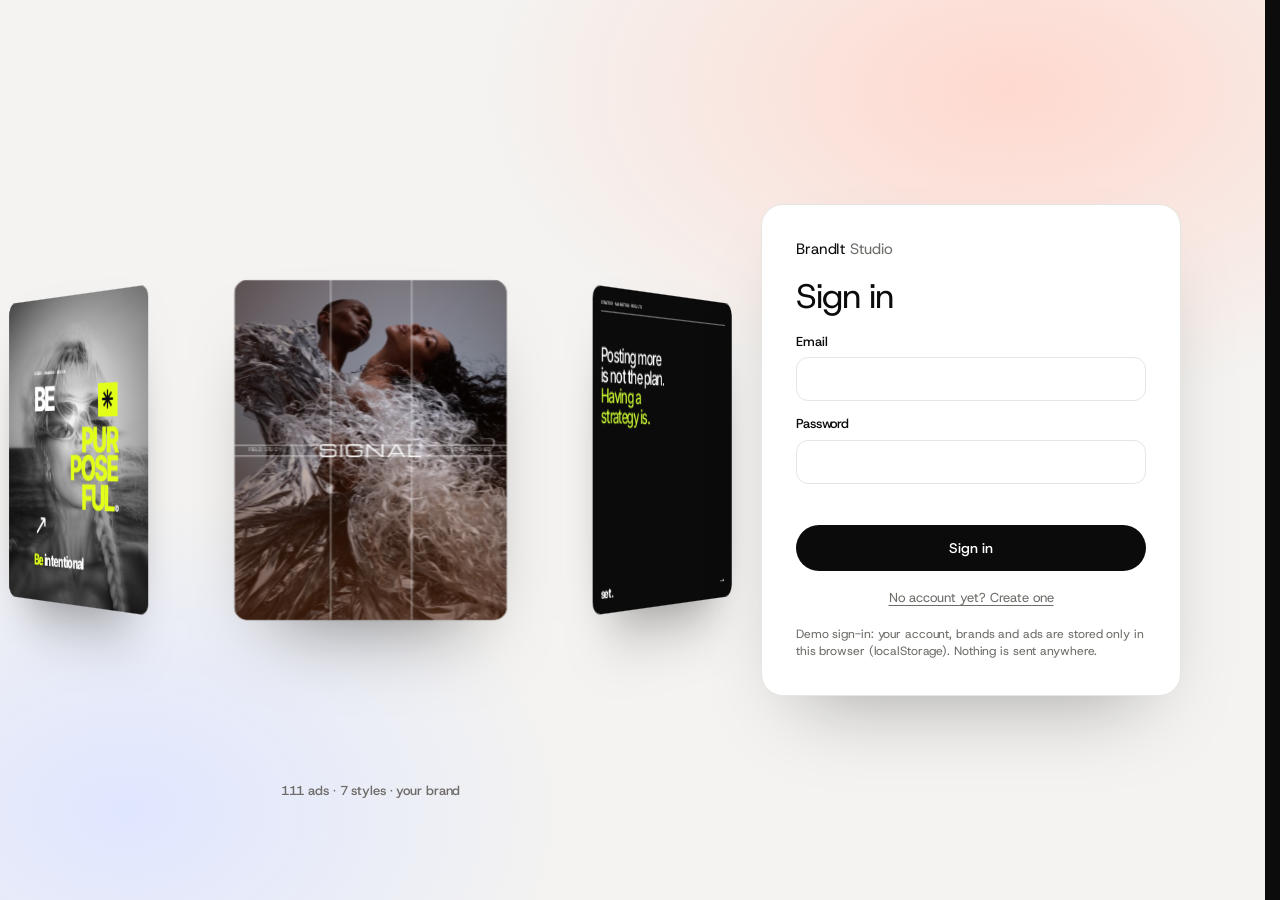
==== studio/index.html @ 3a1e3aa8 "Editor: shade you point with an arrow; Type merged into Text with headline and text fonts on top, re" ====
<!doctype html>
<html lang="en">
<head>
<meta charset="utf-8">
<meta name="viewport" content="width=device-width, initial-scale=1, viewport-fit=cover">
<title>BrandIt Studio</title>
<meta name="description" content="Make social posts and ads from the BrandIt library: pick a template, add your photo and logo, change colours and fonts, export PNG or SVG.">
<link rel="icon" href="data:image/svg+xml,%3Csvg xmlns='http://www.w3.org/2000/svg' viewBox='0 0 32 32'%3E%3Ccircle cx='16' cy='16' r='14' fill='none' stroke='%23111' stroke-width='2.4'/%3E%3Ccircle cx='16' cy='16' r='4' fill='%23e8401c'/%3E%3C/svg%3E">
<link rel="stylesheet" href="studio.css?v=36">
<script>try{var t=localStorage.getItem("brandit.theme")||"system";t=t.replace(/"/g,"");document.documentElement.dataset.theme=t==="system"?(matchMedia("(prefers-color-scheme: dark)").matches?"dark":"light"):t;}catch(e){}</script>
</head>
<body>
<!-- Sign in (simulated: accounts live in this browser only) -->
<section class="auth" id="auth" hidden aria-labelledby="auth-h">
  <div class="auth-stage" aria-hidden="true"><div class="orbit" data-orbit></div><p class="stage-cap">111 ads · 7 styles · your brand</p></div>
  <div class="auth-card">
    <p class="logo">BrandIt <span>Studio</span></p>
    <h1 id="auth-h" class="h2" data-auth-title>Sign in</h1>
    <form data-auth-form novalidate>
      <label data-name-row hidden>Name<input name="name" autocomplete="name" maxlength="40"></label>
      <label>Email<input name="email" type="email" autocomplete="email" required></label>
      <label>Password<input name="password" type="password" autocomplete="current-password" required minlength="4"></label>
      <p class="err" role="alert" data-auth-err></p>
      <button class="btn wide" type="submit" data-auth-submit>Sign in</button>
    </form>
    <button type="button" class="link" data-auth-switch>No account yet? Create one</button>
    <p class="hint">Demo sign-in: your account, brands and ads are stored only in this browser (localStorage). Nothing is sent anywhere.</p>
  </div>
</section>

<div class="page" id="app" hidden>
  <header class="top">
    <a class="logo" href="#/library">BrandIt <span>Studio</span></a>
    <div class="top-right">
      <div class="dd" data-dd="brand" data-label="Brand"></div>
      <div class="dd" data-dd="user"></div>
    </div>
  </header>

  <!-- Library -->
  <section class="screen" id="library" aria-labelledby="lib-h">
    <div class="intro"><p class="label">Library</p><h1 id="lib-h" class="statement">Clean ads for every feed. Pick a look, add your photo and logo, export every format.</h1><a class="guide-link" href="#/guide">How to have better marketing <svg class="arr" viewBox="0 0 24 24" aria-hidden="true"><path d="M5 12h14M13 6l6 6-6 6"/></svg></a></div>
    <div class="bar">
      <div class="chips" role="group" aria-label="Style" data-cats></div><div class="showcase-bar in-bar"><label class="btn file-btn">Load showcase folder<input type="file" accept="image/*" multiple webkitdirectory data-sc-folder hidden></label><button type="button" class="btn btn--line" data-sc-shuffle>Shuffle photos and colours</button><button type="button" class="link" data-sc-clear hidden>Remove showcase photos</button><p class="hint" data-sc-note></p></div>
      <div class="bar-right"><label class="btn btn--line file-btn lib-photo">Preview with my photo<input type="file" accept="image/*" data-lib-image hidden></label><div class="dd" data-dd="lib-format" data-label="Format"></div><div class="dd" data-dd="lib-pal" data-label="Colours"></div></div>
    </div>
    <ul class="grid" data-lib-grid></ul>
  </section>

  <!-- Editor -->
  <section class="screen" id="editor" aria-labelledby="ed-h" hidden>
    <div class="editor">
      <form class="panel" data-form onsubmit="return false">
        <div class="panel-head"><h1 id="ed-h" class="h2" data-ed-name>Editor</h1><p class="muted" data-ed-cat></p></div>
        <div class="dd full" data-dd="template" data-label="Template"></div>
        <div class="tabs" role="tablist" aria-label="Edit">
          <button type="button" role="tab" data-tab="text" aria-selected="true">Text</button>
          <button type="button" role="tab" data-tab="photo" aria-selected="false">Photo</button>
          <button type="button" role="tab" data-tab="layers" aria-selected="false">Layers</button>
          <button type="button" role="tab" data-tab="colours" aria-selected="false">Colours</button>
          <button type="button" role="tab" data-tab="size" aria-selected="false">Size</button>
          <button type="button" role="tab" data-tab="series" aria-selected="false">Series</button>
        </div>

        <div class="pane" data-pane="text" role="tabpanel">
          <div class="fontrow"><div class="dd full" data-dd="fd" data-label="Headline font"></div><div class="dd full" data-dd="ft" data-label="Text font"></div></div>
          <input type="file" accept=".ttf,.otf,.woff,.woff2,font/*" data-font-file hidden>
          <label class="check"><input type="checkbox" data-onefont> One font for every text</label>
          <div class="reveal" data-onefont-wrap><div><div class="dd full" data-dd="onefont" data-label="Font"></div></div></div>
          <div data-fields class="fields"></div>
          <div class="row2"><button type="button" class="btn btn--line" data-reset="text">Back to example</button><button type="button" class="btn btn--line" data-reset="nudge">Reset positions</button></div>
          <div class="group mover">
            <div><p class="g-title">Move the selected text</p><p class="hint" data-picked>Click a text in the preview to select it.</p>
              <label class="check small"><input type="checkbox" data-snap checked> Snap to grid and centre, keep inside the edges</label>
              </div>
            <div class="pad" data-nudge aria-label="Move text">
              <button type="button" class="u" data-move="0,-1" aria-label="Move up"><svg viewBox="0 0 24 24"><path d="M6 15l6-6 6 6"/></svg></button>
              <button type="button" class="l" data-move="-1,0" aria-label="Move left"><svg viewBox="0 0 24 24"><path d="M15 6l-6 6 6 6"/></svg></button>
              <button type="button" class="c" data-move="center" aria-label="Centre horizontally"><i></i></button>
              <button type="button" class="r" data-move="1,0" aria-label="Move right"><svg viewBox="0 0 24 24"><path d="M9 6l6 6-6 6"/></svg></button>
              <button type="button" class="d" data-move="0,1" aria-label="Move down"><svg viewBox="0 0 24 24"><path d="M6 9l6 6 6-6"/></svg></button>
            </div>
          </div>
        </div>

        <div class="pane" data-pane="photo" role="tabpanel" hidden>
          <div class="slots" data-slots></div>
          <div class="row2" data-one-photo>
            <label class="btn file-btn">Upload photo<input type="file" accept="image/*" data-ed-image hidden></label>
            <label class="btn btn--line file-btn">Import logo<input type="file" accept="image/*,.svg" data-ed-logo hidden></label>
            <label class="btn btn--line file-btn">Add another image<input type="file" accept="image/*" data-add-img hidden></label>
          </div>
          <div class="group">
            <label class="range"><span>Left – right</span><input type="range" min="0" max="100" step="1" data-st="ix"></label>
            <label class="range"><span>Up – down</span><input type="range" min="0" max="100" step="1" data-st="iy"></label>
            <label class="range"><span>Zoom</span><input type="range" min="1" max="2.5" step=".01" data-st="iz"></label>
            <label class="range"><span>Overlay</span><input type="range" min="0" max="1" step=".01" data-st="ov"></label>
            <label class="range"><span>Logo size</span><input type="range" min=".4" max="3" step=".05" data-st="ls"></label>
          </div>
          <button type="button" class="btn btn--line" data-reset="photo">Reset photo</button>
        </div>

        <div class="pane" data-pane="layers" role="tabpanel" hidden>
          <div class="layers-ui" data-layers-ui>
          <div class="layers-head"><p class="label">Layers</p><label class="btn btn--line file-btn add-img"><svg viewBox="0 0 24 24" aria-hidden="true"><path d="M12 5v14M5 12h14"/></svg>Add image<input type="file" accept="image/*" data-add-img hidden></label></div>
          <ol class="layers" data-layers></ol>
          <div class="layer-props" data-layer-props></div>
          </div>
        </div>
        <div class="pane" data-pane="colours" role="tabpanel" hidden>
          <p class="g-title">Ready-made colours</p>
          <div class="swatches" data-ed-pals></div>
          <p class="g-title" data-ed-grads-l>Gradient over the photo</p><div class="chips" data-ed-grads></div>
          <p class="g-title">Shade</p>
          <div class="shade" data-shade></div>
          <p class="g-title">Your own colours</p>
          <div class="colours" data-ed-colours></div>
          <div class="row2"><button type="button" class="btn btn--line" data-save-pal>Save as my palette</button><button type="button" class="btn btn--line" data-reset="colours">Reset colours</button></div>
        </div>



        <div class="pane" data-pane="size" role="tabpanel" hidden>
          <div class="chips sizes" data-ed-formats></div>
        </div>

        <div class="pane" data-pane="series" role="tabpanel" hidden>
          
          <div class="chips" data-pager-kinds></div>
          <div class="pager-ctl" data-pager-ctl>
            <label class="stepper"><span>This post</span><button type="button" data-pg="i,-1" aria-label="Previous">−</button><output data-pg-i>1</output><button type="button" data-pg="i,1" aria-label="Next">+</button></label>
            <label class="stepper"><span>Posts in total</span><button type="button" data-pg="n,-1" aria-label="Fewer">−</button><output data-pg-n>5</output><button type="button" data-pg="n,1" aria-label="More">+</button></label>
            <p class="g-title">Position</p><div class="chips" data-pager-pos></div>
            <p class="colour-one">Colour <button type="button" class="cdot" data-pager-cbtn aria-label="Numbering colour"><i></i></button></p>
          </div>
        </div>
      </form>
      <div class="stage">
        <p class="editing" data-editing hidden></p>
        <div class="canvas" data-canvas></div>
      </div>
      <aside class="variants" aria-label="Variants">
        <div class="actions ed-bar">
          <div class="dd" data-dd="project"></div>
          <button type="button" class="btn btn--save" data-save-post>Save</button>
          <div class="xmenu"><button type="button" class="btn btn--line ic" data-xbtn aria-haspopup="menu" aria-expanded="false" aria-label="Export" title="Export"><svg viewBox="0 0 24 24" aria-hidden="true"><path d="M12 4v11M7 10l5 5 5-5M5 19h14"/></svg></button>
            <div class="xlist" role="menu" data-xlist hidden><button type="button" role="menuitem" data-export="png">PNG<em data-xs="png"></em></button><button type="button" role="menuitem" data-export="png2">PNG 2×<em data-xs="png2"></em></button><button type="button" role="menuitem" data-export="svg">SVG<em>vector</em></button><hr><button type="button" role="menuitem" data-export="json">Copy settings</button></div></div>
          <p class="status" role="status" data-status></p>
        </div>
        <div class="rpane" data-rpane="variants">
          <p class="label">Every format</p><div class="vgrid" data-v-formats></div>
          <p class="label" data-v-grads-l>Photo gradients</p><div class="vgrid themes" data-v-grads></div>
          <p class="label">Every palette</p><div class="vgrid themes" data-v-pals></div>
        </div>
      </aside>
    </div>
  </section>

  <!-- Sets -->
  <section class="screen" id="sets" aria-labelledby="set-h" hidden>
    <div class="intro"><p class="label">Packs</p><h1 id="set-h" class="statement">Ten posts that share one look: the same fonts, colours and components. Pick a pack, switch it to your brand and save it as a project.</h1></div>
    <div class="bar">
      <div class="chips" role="group" aria-label="Pack" data-sets></div>
      <div class="bar-right"><div class="dd" data-dd="set-pal" data-label="Colours"></div><div class="dd" data-dd="set-format" data-label="Format"></div></div>
    </div>
    <div class="pack-head"><div data-pack-about></div><div class="pack-actions"><button type="button" class="btn btn--line" data-set-export>Export PNGs</button><button type="button" class="btn btn--save" data-set-save>Save as project</button></div></div>
    <ul class="grid" data-set-grid></ul>
  </section>

  <!-- Projects -->
  <section class="screen" id="projects" aria-labelledby="pr-h" hidden>
    <div class="intro"><p class="label">My projects</p><h1 id="pr-h" class="statement">Plan a series before you post it. Save designs to a project, put them in order and export them in one go.</h1></div>
    <div class="projects">
      <aside class="proj-list"><ul data-proj-list></ul><button type="button" class="btn btn--line" data-proj-new>+ New project</button></aside>
      <div class="proj-main">
        <div class="proj-head"><input class="proj-name" data-proj-name aria-label="Project name" maxlength="40"><div class="proj-actions"><button type="button" class="btn" data-proj-export>Export all as PNG</button><div class="proj-set"><button type="button" class="btn btn--line ic" data-proj-set aria-haspopup="menu" aria-expanded="false" aria-label="Project settings" title="Project settings"><svg viewBox="0 0 24 24" aria-hidden="true"><circle cx="12" cy="12" r="3"/><path d="M19.4 15a1.7 1.7 0 0 0 .3 1.8l.1.1a2 2 0 1 1-2.8 2.8l-.1-.1a1.7 1.7 0 0 0-1.8-.3 1.7 1.7 0 0 0-1 1.5V21a2 2 0 1 1-4 0v-.1a1.7 1.7 0 0 0-1.1-1.5 1.7 1.7 0 0 0-1.8.3l-.1.1a2 2 0 1 1-2.8-2.8l.1-.1a1.7 1.7 0 0 0 .3-1.8 1.7 1.7 0 0 0-1.5-1H3a2 2 0 1 1 0-4h.1a1.7 1.7 0 0 0 1.5-1.1 1.7 1.7 0 0 0-.3-1.8l-.1-.1a2 2 0 1 1 2.8-2.8l.1.1a1.7 1.7 0 0 0 1.8.3H9a1.7 1.7 0 0 0 1-1.5V3a2 2 0 1 1 4 0v.1a1.7 1.7 0 0 0 1 1.5 1.7 1.7 0 0 0 1.8-.3l.1-.1a2 2 0 1 1 2.8 2.8l-.1.1a1.7 1.7 0 0 0-.3 1.8V9a1.7 1.7 0 0 0 1.5 1H21a2 2 0 1 1 0 4h-.1a1.7 1.7 0 0 0-1.5 1z"/></svg></button><div class="xlist" role="menu" data-proj-menu hidden><button type="button" role="menuitem" data-proj-rename>Rename project</button><hr><button type="button" role="menuitem" class="danger" data-proj-delete>Delete project</button></div></div></div></div>
        <p class="hint" data-proj-hint></p>
        <ol class="grid posts" data-proj-grid></ol>
      </div>
    </div>
  </section>

  <!-- Guide -->
  <section class="screen" id="guide" aria-labelledby="gd-h" hidden>
    <article class="article guide">
      <a class="btn btn--line back" href="#/library">Back to the library</a>
      <header class="g-hero">
        <h1 id="gd-h">How to have better marketing</h1>
        <p class="lead">A short method you can finish this week. Write the answers down as you read, then use them every time you open BrandIt.</p>
      </header>

      <section class="g-sec">
        <h2>Write the sentence you stand for</h2>
        <p>Fill in the blanks and keep it on one line. If it does not fit, you are saying too much.</p>
        <p class="g-fill">For <u>these people</u> who want <u>this</u>, we <u>do this</u>, so that <u>this changes for them</u>.</p>
        <p class="g-eg">For runners who train before work, we make light jackets that dry in an hour, so that they can go straight to the office.</p>
        <p>Then pick three words for how a stranger should describe you after one post, for example <i>calm, precise, warm</i>. Every post has to fit all three.</p>
      </section>

      <section class="g-sec">
        <h2>Describe the people you want</h2>
        <p>Answer these about one real customer, not about “everyone”.</p>
        <ul class="g-list">
          <li>What do they already follow and buy?</li>
          <li>What are they tired of seeing?</li>
          <li>What would make them stop scrolling?</li>
          <li>What do they need to believe before they buy?</li>
        </ul>
      </section>

      <section class="g-sec">
        <h2>Fix your kit once</h2>
        <p>Decide these one time and save them in <a href="#/brands">Brands</a>, so every post starts from the same place.</p>
        <dl class="g-kit">
          <div><dt>Fonts</dt><dd>Two: one for headlines, one for small text.</dd></div>
          <div><dt>Colours</dt><dd>A background, a text colour and one accent. The accent marks one thing per post.</dd></div>
          <div><dt>Logo</dt><dd>Small, same corner, every time.</dd></div>
          <div><dt>Margins</dt><dd>The same distance from the edge on every format.</dd></div>
        </dl>
      </section>

      <section class="g-sec">
        <h2>Choose the photo first</h2>
        <p>People see the picture before they read a word. A good one does half the selling.</p>
        <ul class="g-list">
          <li>One subject, nothing competing with it.</li>
          <li>Empty space where the headline will sit.</li>
          <li>The same kind of light across the whole feed.</li>
          <li>Your own product in real use, shot or licensed by you.</li>
        </ul>
        <p>Squint at the post. If you cannot tell what it is about, change the photo before you change the text.</p>
      </section>

      <section class="g-sec">
        <h2>Give each post one job</h2>
        <p>Decide the job before you open a template, then pick the look that does it best.</p>
        <dl class="g-kit">
          <div><dt>Show it</dt><dd>The product, big and clear. Try <b>Bold photo</b>.</dd></div>
          <div><dt>Prove it</dt><dd>A number, a result, a before and after. Try <b>Data &amp; stats</b>.</dd></div>
          <div><dt>Explain it</dt><dd>Answer the question people ask most. Try <b>Editorial</b>.</dd></div>
          <div><dt>Invite</dt><dd>One clear action and a date. Try <b>Professional</b>.</dd></div>
          <div><dt>Be you</dt><dd>The people and the work behind it. Try <b>Minimal</b>.</dd></div>
        </dl>
      </section>

      <section class="g-sec">
        <h2>Keep a weekly rhythm</h2>
        <p>Three posts a week is enough if they come every week. Plan the week on Monday in ten minutes.</p>
        <ul class="g-flow">
          <li><b>Plan</b><span>Write the job and one headline under eight words for each post.</span></li>
          <li><b>Make</b><span>Use two or three templates and reuse them all week.</span></li>
          <li><b>Review</b><span>Save the posts to one project and look at them side by side.</span></li>
          <li><b>Ship</b><span>Export every format and schedule them.</span></li>
        </ul>
        <p>After four weeks, look at saves and shares, not likes. Make more of what people saved.</p>
      </section>

      <section class="g-sec">
        <h2>Study brands built in public</h2>
        <p>These Instagram profiles show brand building as it happens: identity, logos, colour combinations and the intent behind them. Open one and count how few decisions it repeats.</p>
        <ul class="accs"><li><a class="ig-acc" href="https://www.instagram.com/distopion/" target="_blank" rel="noopener noreferrer"><svg viewBox="0 0 24 24" aria-hidden="true"><rect x="3" y="3" width="18" height="18" rx="5"/><circle cx="12" cy="12" r="4"/><circle cx="17.5" cy="6.5" r=".6" fill="currentColor" stroke="none"/></svg><span><b>Distopion</b><small>@distopion</small></span><svg class="out" viewBox="0 0 24 24" aria-hidden="true"><path d="M8 16 16 8M9 8h7v7"/></svg></a></li><li><a class="ig-acc" href="https://www.instagram.com/atem.lab/" target="_blank" rel="noopener noreferrer"><svg viewBox="0 0 24 24" aria-hidden="true"><rect x="3" y="3" width="18" height="18" rx="5"/><circle cx="12" cy="12" r="4"/><circle cx="17.5" cy="6.5" r=".6" fill="currentColor" stroke="none"/></svg><span><b>Atem Lab</b><small>@atem.lab</small></span><svg class="out" viewBox="0 0 24 24" aria-hidden="true"><path d="M8 16 16 8M9 8h7v7"/></svg></a></li><li><a class="ig-acc" href="https://www.instagram.com/obby.jappari/" target="_blank" rel="noopener noreferrer"><svg viewBox="0 0 24 24" aria-hidden="true"><rect x="3" y="3" width="18" height="18" rx="5"/><circle cx="12" cy="12" r="4"/><circle cx="17.5" cy="6.5" r=".6" fill="currentColor" stroke="none"/></svg><span><b>Obby Jappari</b><small>@obby.jappari</small></span><svg class="out" viewBox="0 0 24 24" aria-hidden="true"><path d="M8 16 16 8M9 8h7v7"/></svg></a></li><li><a class="ig-acc" href="https://www.instagram.com/softriver.co/" target="_blank" rel="noopener noreferrer"><svg viewBox="0 0 24 24" aria-hidden="true"><rect x="3" y="3" width="18" height="18" rx="5"/><circle cx="12" cy="12" r="4"/><circle cx="17.5" cy="6.5" r=".6" fill="currentColor" stroke="none"/></svg><span><b>Softriver</b><small>@softriver.co</small></span><svg class="out" viewBox="0 0 24 24" aria-hidden="true"><path d="M8 16 16 8M9 8h7v7"/></svg></a></li><li><a class="ig-acc" href="https://www.instagram.com/ovyonlabs/" target="_blank" rel="noopener noreferrer"><svg viewBox="0 0 24 24" aria-hidden="true"><rect x="3" y="3" width="18" height="18" rx="5"/><circle cx="12" cy="12" r="4"/><circle cx="17.5" cy="6.5" r=".6" fill="currentColor" stroke="none"/></svg><span><b>Ovyon Labs</b><small>@ovyonlabs</small></span><svg class="out" viewBox="0 0 24 24" aria-hidden="true"><path d="M8 16 16 8M9 8h7v7"/></svg></a></li><li><a class="ig-acc" href="https://www.instagram.com/pedro.ajo/" target="_blank" rel="noopener noreferrer"><svg viewBox="0 0 24 24" aria-hidden="true"><rect x="3" y="3" width="18" height="18" rx="5"/><circle cx="12" cy="12" r="4"/><circle cx="17.5" cy="6.5" r=".6" fill="currentColor" stroke="none"/></svg><span><b>Pedro Ajo</b><small>@pedro.ajo</small></span><svg class="out" viewBox="0 0 24 24" aria-hidden="true"><path d="M8 16 16 8M9 8h7v7"/></svg></a></li><li><a class="ig-acc" href="https://www.instagram.com/archived/" target="_blank" rel="noopener noreferrer"><svg viewBox="0 0 24 24" aria-hidden="true"><rect x="3" y="3" width="18" height="18" rx="5"/><circle cx="12" cy="12" r="4"/><circle cx="17.5" cy="6.5" r=".6" fill="currentColor" stroke="none"/></svg><span><b>Archived</b><small>@archived</small></span><svg class="out" viewBox="0 0 24 24" aria-hidden="true"><path d="M8 16 16 8M9 8h7v7"/></svg></a></li></ul>
      </section>

      <section class="g-sec">
        <h2>Check before you post</h2>
        <ul class="checks" data-checks><li tabindex="0" role="checkbox" aria-checked="false">The headline reads in one second on a phone.</li><li tabindex="0" role="checkbox" aria-checked="false">There is one clear thing to look at first.</li><li tabindex="0" role="checkbox" aria-checked="false">It uses your fonts, colours and logo.</li><li tabindex="0" role="checkbox" aria-checked="false">It makes sense without the caption.</li><li tabindex="0" role="checkbox" aria-checked="false">It fits your three words.</li></ul>
        <div class="reveal g-done" data-checks-done><div><p><b>You are probably ready to post.</b> Treat this as the beginning, not the finish. Keep learning from other brands and platforms, watch what your posts do, and above all keep listening to your customers: they decide what your brand means.</p></div></div>
      </section>
      <a class="btn g-end" href="#/library">Open the library</a>
    </article>
  </section>

  <!-- Brands -->
  <section class="screen" id="brands" aria-labelledby="br-h" hidden>
    <div class="intro"><p class="label">Brands</p><h1 id="br-h" class="statement">Save every brand you work on. Switch one and the whole library takes its name, logo, colours and fonts.</h1></div>
    <div class="brands">
      <ul class="brand-list" data-brand-list></ul>
      <form class="kit" data-kit onsubmit="return false">
        <label>Name<input name="name" maxlength="24"></label>
        <label>Short mark (1–3 letters)<input name="short" maxlength="3"></label>
        <label class="check"><input type="checkbox" name="useLogo" data-use-logo> Use logo instead of the short mark and name</label>
        <div class="logo-row"><span class="logo-prev" data-logo-prev></span><label class="btn btn--line file-btn">Import logo<input type="file" accept="image/*,.svg" data-kit-logo hidden></label><button type="button" class="btn btn--line ic" data-logo-remove aria-label="Remove logo" title="Remove logo"><svg viewBox="0 0 24 24" aria-hidden="true"><path d="M4 7h16M10 11v6M14 11v6M6 7l1 12a2 2 0 0 0 2 2h6a2 2 0 0 0 2-2l1-12M9 7V4h6v3"/></svg></button></div>
        <label>Handle<input name="handle" maxlength="40"></label>
        <label>Website<input name="url" maxlength="60"></label>
        <label>City<input name="place" maxlength="40"></label>
        <fieldset class="bcols"><legend>Brand colours</legend><div class="colours" data-bcols></div></fieldset>
        <div class="dd full" data-dd="bfd" data-label="Brand headline font"></div>
        <div class="dd full" data-dd="bft" data-label="Brand text font"></div>
        <p class="hint" hidden>Contrast: <span data-contrast></span></p>
        <button type="button" class="link danger" data-brand-delete>Delete this brand</button>
      </form>
      <div class="kit-preview" data-kit-preview></div>
    </div>
  </section>
</div>

<div class="loader" data-loader hidden aria-hidden="true"><div class="deck" data-deck></div><div class="bloom" role="presentation"><i style="--k:0"></i><i style="--k:1"></i><i style="--k:2"></i><i style="--k:3"></i><i style="--k:4"></i><i style="--k:5"></i></div><p><span>Loading your studio</span></p></div>
<div class="confirm" data-confirm hidden role="alertdialog" aria-modal="true" aria-labelledby="cf-t"><div class="confirm-card"><p id="cf-t" class="h3" data-cf-title></p><p class="muted" data-cf-text></p><div class="row2"><button type="button" class="btn btn--danger" data-cf-yes>Yes, do it</button><button type="button" class="btn btn--line" data-cf-no>Cancel</button></div></div></div>
<div class="sheet-bg" data-sheet-bg hidden></div>
<section class="sheet" data-settings hidden role="dialog" aria-modal="true" aria-labelledby="set-title">
  <div class="sheet-head"><h2 id="set-title" class="h2">Settings</h2><button type="button" class="x" data-close aria-label="Close settings">×</button></div>
  <p class="muted" data-account></p>
  <div class="opt"><div><b>Sound effects</b><span>Clicks when you navigate and pick things</span></div><button type="button" class="switch" role="switch" data-toggle="sound"><i></i></button></div>
  <div class="opt"><div><b>Motion and click effects</b><span>3D intro, click ripples, card motion</span></div><button type="button" class="switch" role="switch" data-toggle="fx"><i></i></button></div>
  <div class="opt"><div><b>Appearance</b><span>Light, dark or follow the system</span></div><div class="seg" data-themes><button type="button" data-theme-v="light">Light</button><button type="button" data-theme-v="dark">Dark</button><button type="button" data-theme-v="system">System</button></div></div>
  <div class="opt col"><div><b>Backup</b><span>Download everything in this account as one file, just in case.</span></div>
    <div class="row2"><button type="button" class="btn" data-backup>Download backup</button><label class="btn btn--line file-btn">Restore from file<input type="file" accept=".json,application/json" data-restore hidden></label></div><p class="hint" data-backup-note></p></div>
  <div class="opt"><div><b>Account</b><span>Signed in on this browser only</span></div><button type="button" class="btn btn--line" data-signout>Sign out</button></div>
</section>
<nav class="dock" aria-label="Screens" data-dock hidden>
  <a href="#/library" data-screen="library">Library</a>
  <a href="#/editor" data-screen="editor">Editor</a>
  <a href="#/sets" data-screen="sets">Packs</a>
  <a href="#/projects" data-screen="projects">Projects</a>
  <a href="#/brands" data-screen="brands">Brands</a>
</nav>
<style id="bi-css"></style>
<style id="bi-user-fonts"></style>
<script type="module" src="studio.js?v=36"></script>
</body>
</html>
---- studio/studio.css ----
@font-face { font-family: "Studio"; font-weight: 400; src: url(../fonts/host-grotesk-latin-400-normal.woff2) format("woff2"); }
@font-face { font-family: "Studio"; font-weight: 500; src: url(../fonts/host-grotesk-latin-500-normal.woff2) format("woff2"); }
@font-face { font-family: "Studio"; font-weight: 400; unicode-range: U+0100-024F; src: url(../fonts/host-grotesk-latin-ext-400-normal.woff2) format("woff2"); }
:root { --surface: #fff; --on-ink: #fff; --bar: rgba(255,255,255,.92); --bg: #fff; --ink: #0b0b0b; --muted: #6e6c68; --line: #e6e5e2; --soft: #f4f3f1; --accent: #e8401c; --m: clamp(16px, 1.8vw, 26px);
  --ease: cubic-bezier(.16,1,.3,1); --sheet: cubic-bezier(.32,.72,0,1); }
* { box-sizing: border-box; }
html { background: #0c0c0c; }
body { margin: 0; color: var(--ink); font: 400 15px/1.45 "Studio", "Helvetica Neue", Arial, sans-serif; letter-spacing: -.007em; -webkit-font-smoothing: antialiased; }
:focus-visible { outline: 2px solid var(--accent); outline-offset: 2px; }
[hidden] { display: none !important; }
button, input, select, textarea { font: inherit; color: inherit; }
h1, h2, p, ul, fieldset { margin: 0; } ul { padding: 0; list-style: none; }
.page { min-height: 100vh; background: var(--bg); padding-bottom: 110px; transition: scale .6s var(--sheet), border-radius .6s; transform-origin: 50% 0; }
.top { display: flex; justify-content: space-between; align-items: baseline; padding: 20px var(--m); font-size: 13px; font-weight: 500; }
.logo { color: inherit; text-decoration: none; font-size: 15px; } .logo span { color: var(--muted); font-weight: 400; }
.meta { color: var(--muted); }
.label { font-size: 13px; font-weight: 500; }
.intro { display: grid; grid-template-columns: repeat(12, 1fr); gap: 20px; padding: clamp(40px, 8vw, 110px) var(--m) 48px; }
.intro .label { grid-column: 4 / 5; padding-top: .7em; }
.statement { grid-column: 5 / 12; font-size: clamp(28px, 3.4vw, 50px); font-weight: 400; line-height: 1.05; letter-spacing: -.022em; text-indent: 22%; }
.h2 { font-size: 28px; font-weight: 400; letter-spacing: -.02em; line-height: 1.05; }
.bar { display: flex; flex-wrap: wrap; gap: 12px 20px; align-items: center; padding: 0 var(--m) 20px; position: sticky; top: 0; z-index: 5; background: var(--bar); -webkit-backdrop-filter: blur(12px); backdrop-filter: blur(12px); padding-top: 12px; }
.chips { display: flex; flex-wrap: wrap; gap: 6px; }
.chip { height: 34px; padding: 0 14px; border: 0; border-radius: 99px; background: var(--soft); font-size: 13px; font-weight: 500; cursor: pointer; transition: background .2s, color .2s; }
.chip[aria-pressed="true"] { background: var(--ink); color: var(--on-ink); }
.select { display: inline-flex; align-items: center; gap: 8px; font-size: 13px; font-weight: 500; }
.select select { height: 34px; padding: 0 30px 0 12px; border: 1px solid var(--line); border-radius: 99px; background: var(--surface) url("data:image/svg+xml,%3Csvg xmlns='http://www.w3.org/2000/svg' width='10' height='6'%3E%3Cpath d='M1 1l4 4 4-4' fill='none' stroke='%23111' stroke-width='1.4'/%3E%3C/svg%3E") no-repeat right 12px center; appearance: none; }
.btn { display: inline-flex; align-items: center; height: 40px; padding: 0 18px; border: 0; border-radius: 99px; background: var(--ink); color: var(--on-ink); font-size: 14px; font-weight: 500; cursor: pointer; transition: transform .12s cubic-bezier(.23,1,.32,1); }
.btn:active { transform: scale(.97); } .btn--line { background: none; color: var(--ink); box-shadow: inset 0 0 0 1px var(--ink); }
.link { border: 0; background: none; padding: 0; text-decoration: underline; text-underline-offset: 3px; cursor: pointer; font-size: 13px; color: var(--muted); justify-self: start; }
/* library */
.grid { display: grid; grid-template-columns: repeat(auto-fill, minmax(230px, 1fr)); gap: 28px 14px; padding: 8px var(--m) 40px; }
.card { display: grid; gap: 10px; color: inherit; text-decoration: none; }
.card .ad { border-radius: 6px; overflow: hidden; transition: transform .5s var(--ease); background: var(--soft); }
.card:hover .ad, .card:focus-visible .ad { transform: translateY(-4px); }
.card .name { display: flex; justify-content: space-between; font-size: 13px; font-weight: 500; } .card .name span { color: var(--muted); font-weight: 400; }
.grid.is-swapping li { opacity: 0; transform: translateY(14px); transition: opacity .45s, transform .6s; }
.grid li { transition: opacity .45s var(--ease), transform .6s var(--ease); transition-delay: calc(var(--i, 0) * 45ms); }
/* editor */
.editor { display: grid; grid-template-columns: 320px 1fr 260px; gap: 28px; padding: 28px var(--m) 40px; align-items: start; }
.panel { display: grid; gap: 18px; position: sticky; top: 20px; }
fieldset { border: 0; padding: 0; display: grid; gap: 8px; } legend { font-size: 13px; font-weight: 500; margin-bottom: 8px; }
.swatches { display: flex; flex-wrap: wrap; gap: 8px; }
.sw { width: 40px; height: 40px; border-radius: 50%; border: 0; cursor: pointer; box-shadow: inset 0 0 0 1px rgba(0,0,0,.12); position: relative; }
.sw::after { content: ""; position: absolute; right: 2px; bottom: 2px; width: 13px; height: 13px; border-radius: 50%; background: var(--a); box-shadow: 0 0 0 2px #fff; }
.sw[aria-pressed="true"] { outline: 2px solid var(--ink); outline-offset: 2px; }
.fields { display: grid; gap: 12px; }
.fields label, .kit label { display: grid; gap: 6px; font-size: 13px; font-weight: 500; }
.fields input, .fields textarea, .kit input, .kit select { width: 100%; padding: 10px 12px; border: 1px solid var(--line); border-radius: 10px; background: var(--surface); font-size: 15px; font-weight: 400; resize: vertical; }
.fields textarea { min-height: 64px; }
.file { display: grid; gap: 6px; font-size: 13px; font-weight: 500; } .file span { color: var(--muted); font-weight: 400; }
.stage { display: grid; gap: 16px; justify-items: center; }
.canvas { width: 100%; display: grid; place-items: center; min-height: 60vh; padding: 28px; background: var(--soft); border-radius: 14px; }
.canvas .ad { width: min(100%, var(--fw)); box-shadow: 0 30px 60px -36px rgba(0,0,0,.45); }
.actions { display: flex; flex-wrap: wrap; gap: 8px; align-items: center; justify-content: center; }
.status { width: 100%; text-align: center; font-size: 13px; color: var(--muted); min-height: 1.2em; }
.variants { display: grid; gap: 12px; position: sticky; top: 20px; }
.vgrid { display: grid; grid-template-columns: 1fr 1fr; gap: 8px; align-items: start; } .vgrid.themes { grid-template-columns: repeat(3, 1fr); }
.vgrid button { padding: 0; border: 0; background: none; cursor: pointer; display: grid; gap: 4px; text-align: left; font-size: 11px; color: var(--muted); }
.vgrid .ad { border-radius: 4px; overflow: hidden; }
/* sets */
.grid.set { grid-template-columns: repeat(auto-fill, minmax(260px, 1fr)); }
/* brand kit */
.kit { display: grid; grid-template-columns: repeat(12, 1fr); grid-auto-rows: min-content; align-items: start; gap: 16px 20px; padding: 0 var(--m) 40px; }
.kit > label { grid-column: 1 / 7; } .kit .colours { grid-column: 1 / 7; display: grid; grid-template-columns: repeat(4, 1fr); gap: 12px; }
.kit input[type=color] { height: 44px; padding: 4px; } .kit-preview { grid-column: 7 / 13; grid-row: 1 / span 9; display: grid; grid-template-columns: 1fr 1fr; gap: 10px; }
.kit-preview .ad { border-radius: 6px; overflow: hidden; } .hint { grid-column: 1 / 7; font-size: 13px; color: var(--muted); }
/* the ad box: aspect from the format, content scales with the box */
.ad { aspect-ratio: var(--ar); width: 100%; }
/* dock */
.dock { position: fixed; left: 50%; bottom: 18px; translate: -50% 0; z-index: 20; display: flex; gap: 2px; padding: 5px; border-radius: 99px; background: #1e1e1e; }
.dock a { height: 40px; display: grid; place-items: center; padding: 0 18px; border-radius: 99px; color: #fff; text-decoration: none; font-size: 14px; font-weight: 500; transition: background .3s var(--ease), color .3s; }
.dock a[aria-current="page"] { background: #fff; color: #0b0b0b; }
.screen { animation: screen-in .6s var(--ease); } @keyframes screen-in { from { opacity: 0; filter: blur(4px); transform: translateY(8px); } }
@media (max-width: 1100px) { .editor { grid-template-columns: 1fr; } .panel, .variants { position: static; } .vgrid { grid-template-columns: repeat(5, 1fr); } }
@media (max-width: 720px) {
  .intro { grid-template-columns: 1fr; } .intro .label, .statement { grid-column: 1; } .statement { text-indent: 12%; }
  .kit > label, .kit .colours, .kit-preview, .hint { grid-column: 1 / -1; grid-row: auto; } .kit .colours { grid-template-columns: 1fr 1fr; }
  .grid { grid-template-columns: 1fr 1fr; gap: 20px 10px; } .vgrid, .vgrid.themes { grid-template-columns: repeat(3, 1fr); }
  .dock a { padding: 0 12px; font-size: 13px; }
}
@media (prefers-reduced-motion: reduce) { .screen { animation: none; } .grid li, .card .ad { transition: none; } }
/* ---- v2: sign in, dropdowns, editor sections, brands ---- */
.top { align-items: center; } .top-right { display: flex; gap: 8px; align-items: center; }
.muted { color: var(--muted); font-size: 13px; }
.auth { min-height: 100vh; display: grid; place-items: center; padding: 24px; background: radial-gradient(60% 50% at 80% 10%, #ffd9cf, transparent 70%), radial-gradient(50% 50% at 10% 90%, #dfe6ff, transparent 70%), #f4f3f1; }
.auth-card { width: min(420px, 100%); display: grid; gap: 18px; padding: 34px; border-radius: 22px; background: var(--surface); box-shadow: 0 40px 80px -40px rgba(0,0,0,.35); }
.auth-card form { display: grid; gap: 12px; }
.auth-card label, .kit label { display: grid; gap: 6px; font-size: 13px; font-weight: 500; }
.auth-card input, .kit input:not([type=color]):not([type=checkbox]) { width: 100%; height: 44px; padding: 0 14px; border: 1px solid var(--line); border-radius: 12px; background: var(--surface); font-size: 15px; }
.auth-card .hint, .hint { font-size: 12px; color: var(--muted); line-height: 1.45; }
.err { min-height: 1em; font-size: 13px; color: #c4361a; }
.btn.wide { width: 100%; justify-content: center; height: 46px; }
/* dropdown */
.dd { position: relative; display: inline-flex; align-items: center; gap: 8px; font-size: 13px; font-weight: 500; }
.dd.full { display: grid; gap: 6px; }
.dd-btn { display: inline-flex; align-items: center; gap: 8px; height: 36px; padding: 0 12px 0 14px; border: 1px solid var(--line); border-radius: 99px; background: var(--surface); cursor: pointer; font-size: 13px; font-weight: 500; white-space: nowrap; transition: border-color .2s, box-shadow .2s; }
.dd.full .dd-btn { width: 100%; height: 42px; border-radius: 12px; justify-content: space-between; }
.dd-btn:hover { border-color: #cfcdc8; } .dd.open .dd-btn { box-shadow: 0 0 0 3px rgba(11,11,11,.06); border-color: var(--ink); }
.dd-btn span { overflow: hidden; text-overflow: ellipsis; max-width: 220px; } .dd-btn svg { width: 10px; height: 6px; flex: none; transition: rotate .25s var(--ease); } .dd.open .dd-btn svg { rotate: 180deg; }
.dd-list { position: absolute; z-index: 40; top: calc(100% + 6px); right: 0; min-width: 100%; width: max-content; max-width: 320px; max-height: 360px; overflow: auto; margin: 0; padding: 6px; border-radius: 14px; background: var(--surface); box-shadow: 0 0 0 1px rgba(0,0,0,.06), 0 24px 48px -16px rgba(0,0,0,.28); animation: dd-in .22s var(--ease); }
.dd.full .dd-list { left: 0; right: 0; max-width: none; }
@keyframes dd-in { from { opacity: 0; transform: translateY(-4px) scale(.98); } }
.dd-list li[role=option] { display: flex; align-items: center; gap: 10px; padding: 9px 10px; border-radius: 9px; cursor: pointer; font-size: 14px; outline: none; }
.dd-list li[role=option]:hover, .dd-list li[role=option]:focus { background: var(--soft); }
.dd-list li[aria-selected="true"] { background: var(--ink); color: var(--on-ink); }
.dd-list em { margin-left: auto; font-style: normal; font-size: 12px; color: var(--muted); } .dd-list li[aria-selected="true"] em { color: #bbb; }
.dd-group { padding: 10px 10px 4px; font-size: 11px; font-weight: 500; color: var(--muted); text-transform: uppercase; letter-spacing: .06em; }
.dd-sw { width: 16px; height: 16px; border-radius: 50%; flex: none; box-shadow: inset 0 0 0 1px rgba(0,0,0,.12); }
.bar-right { display: flex; gap: 10px; align-items: center; margin-left: auto; flex-wrap: wrap; }
.chip span { margin-left: 6px; opacity: .5; font-weight: 400; }
/* editor sections */
.panel { max-height: calc(100vh - 40px); overflow: auto; padding-right: 6px; gap: 14px; }
.panel-head { display: flex; justify-content: space-between; align-items: baseline; gap: 10px; }
.sec { border-top: 1px solid var(--line); padding-top: 12px; display: grid; gap: 12px; }
.sec[open] { padding-bottom: 6px; }
.sec summary { display: flex; justify-content: space-between; align-items: center; cursor: pointer; font-size: 14px; font-weight: 500; list-style: none; }
.sec summary::-webkit-details-marker { display: none; }
.sec summary::after { content: "+"; font-size: 18px; font-weight: 400; transition: rotate .25s var(--ease); } .sec[open] summary::after { rotate: 45deg; }
.sec > *:not(summary) { margin-top: 2px; }
.colours { display: grid; grid-template-columns: repeat(5, 1fr); gap: 8px; }
.colours label { display: grid; gap: 4px; font-size: 11px; font-weight: 500; color: var(--muted); }
input[type=color] { width: 100%; height: 36px; padding: 3px; border: 1px solid var(--line); border-radius: 10px; background: var(--surface); cursor: pointer; }
.range { display: grid; grid-template-columns: 90px 1fr; align-items: center; gap: 10px; font-size: 13px; font-weight: 500; }
input[type=range] { accent-color: var(--ink); width: 100%; }
.file-btn { cursor: pointer; justify-content: center; height: 40px; font-size: 13px; }
.file-btn:focus-within { outline: 2px solid var(--accent); outline-offset: 2px; }
.row2 { display: grid; grid-template-columns: 1fr 1fr; gap: 8px; }
.nudge { display: flex; align-items: center; gap: 6px; flex-wrap: wrap; }
.nudge button { width: 36px; height: 36px; border: 1px solid var(--line); border-radius: 10px; background: var(--surface); cursor: pointer; font-size: 15px; }
.nudge button:active { transform: scale(.94); } .nudge span { font-size: 12px; color: var(--muted); margin-left: 6px; }
.size { display: inline-flex; align-items: center; gap: 6px; font-size: 13px; } .size input { width: 76px; height: 34px; padding: 0 10px; border: 1px solid var(--line); border-radius: 99px; }
.swatches .sw { width: 34px; height: 34px; } .swatches .sw::after { display: none; }
.canvas .bi-ad { cursor: grab; touch-action: none; } .canvas .bi-ad [data-n] { cursor: move; }
.canvas .bi-ad [data-n]:hover { outline: 1px dashed rgba(59,130,246,.7); outline-offset: 4px; }
/* brands */
.brands { display: grid; grid-template-columns: 220px minmax(280px, 1fr) minmax(320px, 1.2fr); gap: 28px; padding: 0 var(--m) 60px; align-items: start; }
.brand-list { display: grid; gap: 8px; }
.brand-card { width: 100%; display: flex; align-items: center; gap: 12px; padding: 8px; border: 1px solid var(--line); border-radius: 14px; background: var(--surface); cursor: pointer; text-align: left; font-size: 14px; font-weight: 500; transition: border-color .2s; }
.brand-card[aria-pressed="true"] { border-color: var(--ink); box-shadow: inset 0 0 0 1px var(--ink); }
.brand-card i { display: grid; place-items: center; width: 40px; height: 40px; border-radius: 10px; color: #fff; font-style: normal; font-size: 12px; flex: none; overflow: hidden; }
.brand-card i img { width: 80%; height: 80%; object-fit: contain; }
.brand-card.add i { background: var(--soft); color: var(--ink); font-size: 20px; }
.brands .kit { display: grid; gap: 14px; padding: 0; grid-template-columns: 1fr; }
.brands .kit .colours { grid-template-columns: repeat(5, 1fr); }
.brands .kit-preview { display: grid; grid-template-columns: 1fr 1fr; gap: 10px; position: sticky; top: 20px; }
.brands .kit-preview .ad { border-radius: 8px; overflow: hidden; }
.logo-row { display: flex; align-items: center; gap: 12px; }
.logo-prev { display: grid; place-items: center; width: 64px; height: 64px; border-radius: 14px; background: repeating-conic-gradient(#eee 0 25%, #fff 0 50%) 0 0/12px 12px; box-shadow: inset 0 0 0 1px var(--line); overflow: hidden; flex: none; }
.logo-prev img { max-width: 80%; max-height: 80%; object-fit: contain; } .logo-prev b { font-size: 18px; }
.check { display: flex !important; align-items: center; gap: 10px !important; font-size: 13px; font-weight: 500; } .check input { width: 18px; height: 18px; accent-color: var(--ink); }
.link.danger { color: #c4361a; }
@media (max-width: 1100px) { .brands { grid-template-columns: 1fr; } .brands .kit-preview { position: static; } .panel { max-height: none; } }
@media (max-width: 720px) { .colours, .brands .kit .colours { grid-template-columns: repeat(3, 1fr); } .bar-right { margin-left: 0; } .top-right .dd-label { display: none; } }
.brands .kit-preview { grid-column: auto; grid-row: auto; width: 100%; }
.file-btn { white-space: nowrap; padding: 0 16px; }
.lib-photo { height: 36px; font-size: 13px; }
/* ---- v3: dark mode, sign-in stage, 3D loader, ripples, settings, mobile ---- */
:root[data-theme="dark"] { --surface: #17171a; --on-ink: #0b0b0b; --bar: rgba(14,14,16,.88); --bg: #0e0e10; --ink: #f2f1ee; --muted: #9a9893; --line: #2a2a2e; --soft: #1d1d21; color-scheme: dark; }
:root[data-theme="dark"] .dd-list { box-shadow: 0 0 0 1px #2a2a2e, 0 24px 48px -16px rgba(0,0,0,.7); }
:root[data-theme="dark"] .canvas { background: #141417; }
:root[data-theme="dark"] .btn { color: #0b0b0b; } :root[data-theme="dark"] .btn--line { color: var(--ink); }
:root[data-theme="dark"] .auth { background: radial-gradient(60% 50% at 80% 10%, #3a1408, transparent 70%), radial-gradient(50% 50% at 10% 90%, #0c1a4a, transparent 70%), #0b0b0d; }
:root[data-theme="dark"] .logo-prev { background: repeating-conic-gradient(#222 0 25%, #2b2b2b 0 50%) 0 0/12px 12px; }
body { background: var(--bg); transition: background .4s; }
.page { background: var(--bg); }
/* press feedback on everything clickable */
.btn, .chip, .dd-btn, .sw, .nudge button, .brand-card, .seg button, .switch, .dock a, .vgrid button { transition: transform .18s cubic-bezier(.23,1,.32,1), background .2s, color .2s, border-color .2s, box-shadow .2s; }
.btn:active, .chip:active, .dd-btn:active, .sw:active, .brand-card:active, .seg button:active, .dock a:active, .vgrid button:active { transform: scale(.95); }
.btn:hover { box-shadow: 0 10px 24px -14px rgba(0,0,0,.5); } .chip:hover { background: color-mix(in srgb, var(--soft) 70%, var(--ink) 8%); }
.card .ad { transform-style: preserve-3d; }
.card:hover .ad { transform: perspective(900px) rotateX(4deg) rotateY(-5deg) translateY(-6px); box-shadow: 0 30px 50px -30px rgba(0,0,0,.45); }
/* click ripple */
.ripple { position: fixed; z-index: 9999; width: 12px; height: 12px; margin: -6px 0 0 -6px; border-radius: 50%; pointer-events: none; border: 1.5px solid var(--accent); animation: ripple .65s cubic-bezier(.16,1,.3,1) forwards; }
.ripple::after { content: ""; position: absolute; inset: 3px; border-radius: 50%; background: var(--accent); animation: ripple-dot .4s ease-out forwards; }
@keyframes ripple { from { transform: scale(1); opacity: .9; } to { transform: scale(5.4); opacity: 0; } }
@keyframes ripple-dot { from { opacity: .8; } to { opacity: 0; transform: scale(.3); } }
.no-fx .ripple, .no-fx .screen { animation: none !important; } .no-fx .card:hover .ad { transform: translateY(-4px); }
/* sign in: form + 3D orbit of ads */
.auth { display: grid; grid-template-columns: 1.1fr minmax(340px, 460px); align-items: center; gap: clamp(20px, 5vw, 80px); padding: clamp(20px, 5vw, 70px); overflow: hidden; }
.auth-stage { position: relative; height: min(78vh, 720px); perspective: 1400px; display: grid; place-items: center; }
.orbit { position: relative; width: clamp(150px, 16vw, 230px); aspect-ratio: 4 / 5; transform-style: preserve-3d; animation: orbit 28s linear infinite; }
.orb-card { position: absolute; inset: 0; transform: rotateY(calc(360deg / var(--n) * var(--i))) translateZ(clamp(240px, 27vw, 390px)); border-radius: 10px; overflow: hidden; box-shadow: 0 30px 60px -30px rgba(0,0,0,.5); backface-visibility: hidden; }
.orb-card .ad { pointer-events: none; }
@keyframes orbit { from { transform: rotateX(-8deg) rotateY(0); } to { transform: rotateX(-8deg) rotateY(-360deg); } }
.stage-cap { position: absolute; bottom: 0; left: 0; right: 0; text-align: center; font-size: 13px; font-weight: 500; color: var(--muted); }
.auth-card { animation: card-in .8s var(--ease) both; border: 1px solid var(--line); }
.auth-card .h2 { font-size: 34px; letter-spacing: -.03em; }
@keyframes card-in { from { opacity: 0; transform: translateY(24px) rotateX(8deg); filter: blur(6px); } }
@media (max-width: 900px) {
  .auth { grid-template-columns: 1fr; align-content: start; justify-items: center; padding: 16px 16px 40px; gap: 0; }
  .auth-stage { height: 300px; width: 100%; } .orbit { width: 120px; } .orb-card { transform: rotateY(calc(360deg / var(--n) * var(--i))) translateZ(190px); }
  .auth-card { width: 100%; padding: 26px 22px; margin-top: -10px; } .stage-cap { bottom: 8px; }
}
/* 3D loading deck */
.loader { position: fixed; inset: 0; z-index: 200; display: grid; place-items: center; align-content: center; gap: 28px; background: var(--bg); perspective: 1200px; transition: opacity .5s, filter .5s; }
.loader.out { opacity: 0; filter: blur(8px); }
.loader p { font-size: 13px; font-weight: 500; color: var(--muted); }
.deck { position: relative; width: 180px; aspect-ratio: 4 / 5; transform-style: preserve-3d; }
.deck-card { position: absolute; inset: 0; border-radius: 10px; overflow: hidden; box-shadow: 0 30px 60px -30px rgba(0,0,0,.6); opacity: 0; transform: translate3d(0, 140px, -400px) rotateX(60deg) rotateZ(-20deg); }
.loader.run .deck-card { animation: deal 1.2s cubic-bezier(.16,1,.3,1) forwards; animation-delay: calc(var(--i) * 90ms); }
@keyframes deal { 60% { opacity: 1; } to { opacity: 1; transform: translate3d(calc((var(--i) - 2) * 62px), calc(var(--i) * -3px), calc(var(--i) * 12px)) rotateY(calc((var(--i) - 2) * -16deg)) rotateZ(calc((var(--i) - 2) * 5deg)); } }
/* settings sheet */
.sheet-bg { position: fixed; inset: 0; z-index: 90; background: rgba(0,0,0,.35); opacity: 0; transition: opacity .35s; -webkit-backdrop-filter: blur(4px); backdrop-filter: blur(4px); }
.sheet-bg.open { opacity: 1; }
.sheet { position: fixed; z-index: 100; right: 16px; top: 16px; bottom: 16px; width: min(440px, calc(100% - 32px)); overflow: auto; display: grid; align-content: start; gap: 14px; padding: 24px; border-radius: 22px; background: var(--surface); color: var(--ink); box-shadow: 0 40px 80px -30px rgba(0,0,0,.5); transform: translateX(110%); transition: transform .45s var(--sheet); }
.sheet.open { transform: none; }
.sheet-head { display: flex; justify-content: space-between; align-items: center; }
.x { width: 38px; height: 38px; border: 0; border-radius: 50%; background: var(--soft); font-size: 22px; cursor: pointer; }
.opt { display: flex; justify-content: space-between; align-items: center; gap: 16px; padding: 16px 0; border-top: 1px solid var(--line); }
.opt.col { flex-direction: column; align-items: stretch; }
.opt b { display: block; font-size: 15px; font-weight: 500; } .opt span { display: block; margin-top: 3px; font-size: 13px; color: var(--muted); line-height: 1.4; }
.switch { position: relative; flex: none; width: 50px; height: 30px; border: 0; border-radius: 99px; background: var(--line); cursor: pointer; }
.switch i { position: absolute; left: 3px; top: 3px; width: 24px; height: 24px; border-radius: 50%; background: #fff; box-shadow: 0 2px 6px rgba(0,0,0,.25); transition: translate .3s var(--ease); }
.switch[aria-checked="true"] { background: var(--accent); } .switch[aria-checked="true"] i { translate: 20px 0; }
.seg { display: flex; padding: 3px; border-radius: 99px; background: var(--soft); flex: none; }
.seg button { height: 32px; padding: 0 12px; border: 0; border-radius: 99px; background: none; font-size: 13px; font-weight: 500; cursor: pointer; }
.seg button[aria-pressed="true"] { background: var(--surface); box-shadow: 0 1px 4px rgba(0,0,0,.15); }
/* responsive: tablet and phone */
@media (max-width: 1100px) {
  .editor { grid-template-columns: 1fr; gap: 18px; padding-top: 12px; }
  .stage { order: -1; position: sticky; top: 0; z-index: 6; background: var(--bg); padding-bottom: 8px; }
  .canvas { min-height: 0; padding: 14px; } .canvas .ad { width: min(100%, var(--fw), calc(42vh * var(--ar))); }
  .variants { display: none; }
}
@media (max-width: 720px) {
  .top { padding: 12px 14px; } .top-right { gap: 6px; } .dd-btn span { max-width: 90px; }
  .intro { padding: 28px 16px 20px; } .statement { font-size: 28px; text-indent: 0; }
  .bar { position: static; padding: 0 14px 14px; } .bar .chips { flex-wrap: nowrap; overflow-x: auto; scrollbar-width: none; margin: 0 -14px; padding: 0 14px; width: calc(100% + 28px); } .bar .chips::-webkit-scrollbar { display: none; }
  .chip { flex: none; } .bar-right { width: 100%; justify-content: space-between; } .bar-right .dd-label { display: none; }
  .grid { padding: 4px 14px 120px; gap: 18px 10px; }
  .editor { padding: 8px 14px 120px; } .actions .btn { height: 36px; padding: 0 14px; font-size: 13px; }
  .colours { grid-template-columns: repeat(3, 1fr); } .range { grid-template-columns: 80px 1fr; }
  .brands { padding: 0 14px 120px; gap: 18px; } .brand-list { display: flex; overflow-x: auto; gap: 8px; } .brand-list li { flex: none; width: 160px; }
  .dock { bottom: 12px; } .dock a { padding: 0 14px; font-size: 13px; height: 38px; }
  .sheet { right: 8px; left: 8px; top: auto; bottom: 8px; width: auto; max-height: 88vh; transform: translateY(110%); }
  .opt { flex-wrap: wrap; }
}
@media (prefers-reduced-motion: reduce) { .orbit, .loader.run .deck-card, .auth-card { animation: none; } .deck-card { opacity: 1; transform: none; } }
.auth-card { grid-template-columns: minmax(0, 1fr) !important; grid-auto-flow: row; justify-self: center; }
/* ---- v4: calmer editor with tabs, flex sign-in card ---- */
.auth-card { display: flex !important; flex-direction: column; gap: 18px; }
.auth-card form { display: flex; flex-direction: column; gap: 14px; }
.editor { grid-template-columns: minmax(320px, 380px) minmax(0, 1fr) 220px; gap: 36px; padding: 28px var(--m) 120px; }
.panel { max-height: none; overflow: visible; padding: 0; gap: 20px; position: sticky; top: 16px; }
.tabs { display: grid; grid-template-columns: repeat(5, 1fr); gap: 4px; padding: 4px; border-radius: 14px; background: var(--soft); }
.tabs button { height: 38px; border: 0; border-radius: 10px; background: none; font-size: 13px; font-weight: 500; color: var(--muted); cursor: pointer; transition: background .2s, color .2s; }
.tabs button[aria-selected="true"] { background: var(--surface); color: var(--ink); box-shadow: 0 1px 4px rgba(0,0,0,.12); }
.pane { display: grid; gap: 18px; animation: pane-in .35s var(--ease); }
@keyframes pane-in { from { opacity: 0; transform: translateY(6px); } }
.pane .fields { gap: 16px; } .fields label { gap: 8px; text-transform: capitalize; }
.fields input, .fields textarea { padding: 12px 14px; border-radius: 12px; }
.group { display: grid; gap: 14px; padding: 18px; border-radius: 16px; background: var(--soft); }
.g-title { font-size: 13px; font-weight: 500; }
.links { display: flex; gap: 18px; flex-wrap: wrap; }
.range { grid-template-columns: 96px 1fr; gap: 14px; } .range span { font-size: 13px; }
.swatches { gap: 10px; } .swatches .sw { width: 38px; height: 38px; }
.colours { grid-template-columns: repeat(5, 1fr); gap: 10px; }
.chips.sizes { gap: 8px; } .chips.sizes .chip { height: 40px; padding: 0 16px; }
.size { width: 100%; margin-top: 6px; } .size input { width: 96px; height: 40px; }
.file-btn { height: 44px; }
.canvas { min-height: 70vh; border-radius: 18px; }
@media (max-width: 1100px) {
  .editor { grid-template-columns: 1fr; gap: 18px; }
  .panel { position: static; }
  .tabs { position: sticky; top: calc(42vh + 70px); z-index: 5; }
  .canvas { min-height: 0; }
}
@media (max-width: 720px) {
  .tabs button { font-size: 12px; } .colours { grid-template-columns: repeat(3, 1fr); }
  .group { padding: 14px; }
}
/* ---- v5: per-text tools, pad, guides, series, projects, confirm, load-in ---- */
.dd-btn, .dd-list { color: var(--ink); }
.dd-list li[role=option][aria-selected="true"], .dd-list li[role=option][aria-selected="true"]:focus, .dd-list li[role=option][aria-selected="true"]:hover { background: var(--ink); color: var(--on-ink); }
.dd-list li[role=option][aria-selected="true"] em { color: inherit; opacity: .6; }
.dd.mini .dd-btn { height: 32px; padding: 0 10px; font-size: 12px; border-radius: 10px; } .dd.mini .dd-btn span { max-width: 110px; }
/* action buttons invert on hover */
.actions .btn--line:hover, .row2 .btn--line:hover, .proj-actions .btn:hover { background: var(--ink); color: var(--on-ink); border-color: var(--ink); }
.btn--accent { background: var(--accent); color: #fff; } .btn--accent:hover { filter: brightness(1.08); }
.variants .label + .vgrid + .label, .variants [data-v-pals] { margin-top: 0; } .variants .label:nth-of-type(2) { margin-top: 36px; }
/* fields with tools */
.field { display: grid; gap: 8px; padding-bottom: 16px; border-bottom: 1px solid var(--line); }
.field > label { font-size: 13px; font-weight: 500; text-transform: capitalize; }
.ftools { display: flex; flex-wrap: wrap; align-items: center; gap: 8px; }
.sizer { display: inline-flex; align-items: center; height: 32px; border: 1px solid var(--line); border-radius: 10px; overflow: hidden; }
.sizer button { width: 34px; height: 100%; border: 0; background: none; color: var(--ink); cursor: pointer; font-size: 12px; font-weight: 500; } .sizer button:hover { background: var(--soft); }
.sizer output { min-width: 42px; text-align: center; font-size: 12px; color: var(--muted); }
.cdot { position: relative; width: 32px; height: 32px; border-radius: 10px; overflow: hidden; border: 1px solid var(--line); cursor: pointer; }
.cdot input { position: absolute; inset: 0; opacity: 0; cursor: pointer; } .cdot i { position: absolute; inset: 5px; border-radius: 6px; pointer-events: none; }
.check.small { font-size: 12px; margin-top: 10px; }
/* move pad */
.mover { grid-template-columns: 1fr auto; align-items: center; gap: 16px; }
.pad { position: relative; display: grid; grid-template-columns: repeat(3, 38px); grid-template-rows: repeat(3, 38px); width: 114px; height: 114px; border-radius: 50%; background: var(--surface); box-shadow: inset 0 0 0 1px var(--line), 0 10px 24px -16px rgba(0,0,0,.35); }
.pad button { border: 0; background: none; color: var(--ink); cursor: pointer; display: grid; place-items: center; border-radius: 50%; transition: background .15s, transform .15s; }
.pad button:hover { background: var(--soft); } .pad button:active { transform: scale(.88); }
.pad svg { width: 18px; height: 18px; fill: none; stroke: currentColor; stroke-width: 2; stroke-linecap: round; stroke-linejoin: round; }
.pad .u { grid-area: 1 / 2; } .pad .l { grid-area: 2 / 1; } .pad .c { grid-area: 2 / 2; } .pad .r { grid-area: 2 / 3; } .pad .d { grid-area: 3 / 2; }
.pad .c i { width: 10px; height: 10px; border-radius: 50%; background: var(--accent); }
/* guides while dragging */
.canvas { position: relative; }
.canvas.guiding .ad { outline: 1px dashed color-mix(in srgb, var(--accent) 60%, transparent); }
.canvas.guiding .ad::before, .canvas.guiding .ad::after { content: ""; position: absolute; z-index: 30; pointer-events: none; background: var(--accent); opacity: .25; }
.canvas.guiding .ad::before { left: 50%; top: 0; bottom: 0; width: 1px; } .canvas.guiding .ad::after { top: 50%; left: 0; right: 0; height: 1px; }
.canvas.on-x .ad::before, .canvas.on-y .ad::after { opacity: 1; }
.canvas .ad { position: relative; }
.canvas.guiding .bi-ad { background-image: linear-gradient(color-mix(in srgb, var(--accent) 12%, transparent) 1px, transparent 1px), linear-gradient(90deg, color-mix(in srgb, var(--accent) 12%, transparent) 1px, transparent 1px); background-size: 4% 4%; }
/* series */
.pager-ctl { display: grid; gap: 14px; } .stepper { display: flex; align-items: center; gap: 10px; font-size: 13px; font-weight: 500; }
.stepper span { width: 110px; } .stepper button { width: 34px; height: 34px; border: 1px solid var(--line); border-radius: 10px; background: var(--surface); color: var(--ink); cursor: pointer; font-size: 16px; }
.stepper output { min-width: 28px; text-align: center; font-size: 15px; }
.colour-one { display: flex; align-items: center; gap: 12px; font-size: 13px; font-weight: 500; } .colour-one input { width: 60px; }
/* photo slots */
.slots { display: grid; gap: 8px; } .slot { display: grid; grid-template-columns: 48px 1fr auto; align-items: center; gap: 12px; padding: 8px; border: 1px solid var(--line); border-radius: 12px; cursor: pointer; font-size: 13px; }
.slot img, .slot i { width: 48px; height: 48px; border-radius: 8px; object-fit: cover; display: grid; place-items: center; background: var(--soft); font-style: normal; font-size: 20px; }
.slot b { font-weight: 500; font-size: 12px; padding: 6px 12px; border-radius: 99px; background: var(--ink); color: var(--on-ink); } .slot:hover { border-color: var(--ink); }
/* save to project */
.save-row { display: inline-flex; gap: 6px; align-items: center; } .editing { font-size: 13px; color: var(--muted); margin-bottom: 10px; }
.projects { display: grid; grid-template-columns: 240px 1fr; gap: 32px; padding: 0 var(--m) 120px; align-items: start; }
.proj-list { display: grid; gap: 10px; position: sticky; top: 16px; } .proj-list ul { display: grid; gap: 8px; }
.pcount { background: var(--ink) !important; color: var(--on-ink) !important; }
.proj-head { display: flex; justify-content: space-between; align-items: center; gap: 16px; flex-wrap: wrap; }
.proj-name { font-size: 28px; letter-spacing: -.02em; border: 0; border-bottom: 1px solid var(--line); background: none; color: var(--ink); padding: 4px 0; min-width: 0; flex: 1; }
.proj-name:focus { outline: none; border-color: var(--ink); } .proj-actions { display: flex; gap: 14px; align-items: center; }
.grid.posts { padding: 18px 0 0; list-style: none; }
.post .ad { border-radius: 8px; overflow: hidden; }
.post-bar { display: flex; align-items: center; gap: 6px; margin-top: 8px; font-size: 13px; }
.post-bar b { font-weight: 500; } .post-bar span { flex: 1; color: var(--muted); overflow: hidden; text-overflow: ellipsis; white-space: nowrap; }
.post-bar button { height: 30px; min-width: 30px; padding: 0 8px; border: 1px solid var(--line); border-radius: 9px; background: var(--surface); color: var(--ink); cursor: pointer; font-size: 12px; }
.post-bar button:hover { background: var(--ink); color: var(--on-ink); }
/* confirm dialog */
.confirm { position: fixed; inset: 0; z-index: 300; display: grid; place-items: center; padding: 20px; background: rgba(0,0,0,.4); opacity: 0; transition: opacity .25s; -webkit-backdrop-filter: blur(4px); backdrop-filter: blur(4px); }
.confirm.open { opacity: 1; } .confirm-card { width: min(380px, 100%); display: grid; gap: 12px; padding: 24px; border-radius: 20px; background: var(--surface); color: var(--ink); transform: scale(.96); transition: transform .3s var(--ease); }
.confirm.open .confirm-card { transform: none; } .confirm .h3 { font-size: 20px; letter-spacing: -.02em; } .confirm .row2 { margin-top: 8px; }
/* load-in: content fades up quickly in sequence */
.screen:not([hidden]) > *, .top { animation: rise .55s cubic-bezier(.16,1,.3,1) both; }
.screen:not([hidden]) > *:nth-child(2) { animation-delay: .06s; } .screen:not([hidden]) > *:nth-child(3) { animation-delay: .12s; }
.grid > li { animation: rise .6s cubic-bezier(.16,1,.3,1) both; animation-delay: calc(min(var(--i, 0), 12) * 35ms + .1s); }
@keyframes rise { from { opacity: 0; transform: translateY(14px); } }
.no-fx .screen > *, .no-fx .top, .no-fx .grid > li { animation: none; }
/* smoother loading deck: cards side by side, no overlap */
.deck { width: min(92vw, 640px); aspect-ratio: auto; height: 210px; display: flex; justify-content: center; gap: 14px; transform-style: preserve-3d; }
.deck-card { position: relative; inset: auto; width: 120px; height: 150px; flex: none; opacity: 0; transform: translateY(40px) rotateX(35deg) scale(.9); }
.loader.run .deck-card { animation: deal2 .9s cubic-bezier(.16,1,.3,1) forwards; animation-delay: calc(var(--i) * 110ms); }
@keyframes deal2 { to { opacity: 1; transform: translateY(calc((var(--i) - 2) * (var(--i) - 2) * 4px)) rotateY(calc((var(--i) - 2) * -10deg)); } }
@media (max-width: 720px) { .deck-card { width: 62px; height: 78px; } .deck { gap: 8px; height: 120px; } .mover { grid-template-columns: 1fr; justify-items: start; } .projects { grid-template-columns: 1fr; } .proj-list { position: static; } }
@media (max-width: 1100px) { .tabs { grid-template-columns: repeat(6, 1fr); } }
.tabs { grid-template-columns: repeat(6, 1fr); } .tabs button { font-size: 12.5px; }
/* ---- v6: colour picker, colour buttons ---- */
.colours { grid-template-columns: 1fr 1fr; gap: 8px; }
.cbtn { display: grid; grid-template-columns: 34px 1fr; grid-template-rows: auto auto; column-gap: 10px; align-items: center; padding: 8px; border: 1px solid var(--line); border-radius: 12px; background: var(--surface); color: var(--ink); cursor: pointer; text-align: left; transition: border-color .2s, transform .15s; }
.cbtn:hover { border-color: var(--ink); } .cbtn:active { transform: scale(.97); }
.cbtn i { grid-row: 1 / 3; width: 34px; height: 34px; border-radius: 9px; background: linear-gradient(var(--c), var(--c)), repeating-conic-gradient(#ccc 0 25%, #fff 0 50%) 0 0/10px 10px; box-shadow: inset 0 0 0 1px rgba(0,0,0,.12); }
.cbtn span { font-size: 12.5px; font-weight: 500; } .cbtn em { font-style: normal; font-size: 11px; color: var(--muted); font-family: ui-monospace, monospace; }
button.cdot { padding: 0; background: var(--surface); }
.cp { position: fixed; z-index: 400; width: 264px; display: grid; gap: 12px; padding: 14px; border-radius: 18px; background: var(--surface); color: var(--ink); box-shadow: 0 0 0 1px var(--line), 0 30px 60px -20px rgba(0,0,0,.45); opacity: 0; transform: translateY(6px) scale(.98); transition: opacity .2s, transform .25s var(--ease); }
.cp.open { opacity: 1; transform: none; }
.cp-sv { position: relative; height: 160px; border-radius: 12px; cursor: crosshair; touch-action: none; background: linear-gradient(to top, #000, transparent), linear-gradient(to right, #fff, var(--hue)); }
.cp-knob { position: absolute; width: 16px; height: 16px; margin: -8px 0 0 -8px; border-radius: 50%; border: 2px solid #fff; box-shadow: 0 0 0 1px rgba(0,0,0,.3), 0 2px 6px rgba(0,0,0,.4); background: var(--solid); pointer-events: none; }
.cp-l { display: grid; gap: 6px; font-size: 11px; font-weight: 500; color: var(--muted); }
.cp input[type=range] { -webkit-appearance: none; appearance: none; height: 12px; border-radius: 99px; outline: none; }
.cp-hue { background: linear-gradient(90deg, red, #ff0, lime, cyan, blue, #f0f, red); }
.cp-alpha { background: linear-gradient(90deg, transparent, var(--solid)), repeating-conic-gradient(#ccc 0 25%, #fff 0 50%) 0 0/8px 8px; }
.cp input[type=range]::-webkit-slider-thumb { -webkit-appearance: none; width: 18px; height: 18px; border-radius: 50%; background: #fff; box-shadow: 0 0 0 1px rgba(0,0,0,.25), 0 2px 6px rgba(0,0,0,.35); cursor: grab; }
.cp input[type=range]::-moz-range-thumb { width: 18px; height: 18px; border: 0; border-radius: 50%; background: #fff; box-shadow: 0 0 0 1px rgba(0,0,0,.25), 0 2px 6px rgba(0,0,0,.35); }
.cp-row { display: flex; align-items: center; gap: 8px; }
.cp-prev { width: 32px; height: 32px; border-radius: 9px; background: linear-gradient(var(--cur), var(--cur)), repeating-conic-gradient(#ccc 0 25%, #fff 0 50%) 0 0/8px 8px; box-shadow: inset 0 0 0 1px rgba(0,0,0,.12); flex: none; }
.cp-hex { flex: 1; min-width: 0; height: 32px; padding: 0 10px; border: 1px solid var(--line); border-radius: 9px; background: var(--bg); color: var(--ink); font: 500 12px ui-monospace, monospace; }
.cp-row output { width: 40px; text-align: right; font-size: 12px; color: var(--muted); }
.cp-t { font-size: 11px; font-weight: 500; color: var(--muted); margin-bottom: -6px; }
.cp-sw { display: flex; flex-wrap: wrap; gap: 6px; min-height: 4px; }
.cp-sw button { width: 22px; height: 22px; border: 0; border-radius: 7px; cursor: pointer; background: linear-gradient(var(--c), var(--c)), repeating-conic-gradient(#ccc 0 25%, #fff 0 50%) 0 0/8px 8px; box-shadow: inset 0 0 0 1px rgba(0,0,0,.15); transition: transform .15s; }
.cp-sw button:hover { transform: scale(1.15); }
@media (max-width: 720px) { .cp { width: auto; } .cp-sv { height: 180px; } }
/* the panel never grows past its column: long buttons wrap instead */
.panel, .pane, .tabs, .field, .group { grid-template-columns: minmax(0, 1fr); min-width: 0; }
.panel > *, .pane > * { min-width: 0; max-width: 100%; }
.panel .btn, .panel .file-btn { white-space: normal; text-align: center; justify-content: center; min-width: 0; line-height: 1.2; height: auto; min-height: 42px; padding: 8px 14px; }
.tabs { grid-template-columns: repeat(6, minmax(0, 1fr)); } .tabs button { min-width: 0; overflow: hidden; text-overflow: ellipsis; padding: 0 2px; }
.mover { grid-template-columns: minmax(0, 1fr) auto; }
.pane, .field, .panel { display: flex !important; flex-direction: column; }
.pane { gap: 18px; } .field { gap: 8px; } .panel { gap: 20px; }
.pane > .hint, .panel .hint { grid-column: auto; }
.group:not(.mover) { display: flex; flex-direction: column; }
.pane > .dd.full { display: grid; }
.pane[hidden], [hidden] { display: none !important; }
.showcase-bar { display: flex; flex-wrap: wrap; align-items: center; gap: 10px 14px; padding: 0 var(--m) 22px; }
.showcase-bar .hint { margin: 0; }
@media (max-width: 720px) { .showcase-bar { padding: 0 14px 16px; } .showcase-bar .btn { flex: 1; } }
/* ---- v7: nav on top, stable bar, one-line menus, canvas tools, rulers, guides, skeleton, guide article ---- */
.top { position: relative; z-index: 60; }
.dd-list { z-index: 80; }
.dd-list li[role=option] span { white-space: nowrap; } .dd-list { max-width: none; } .dd-list em { white-space: nowrap; padding-left: 16px; }
.bar-right .dd .dd-btn { width: 178px; justify-content: space-between; } .bar-right .dd .dd-btn span { flex: 1; text-align: left; }
.bar-right .lib-photo { width: auto; }
.bar .chips .chip span { display: inline-block; min-width: 2ch; text-align: right; }
/* project picker as tall as the buttons */
.actions .dd-btn { height: 40px; padding: 0 16px; font-size: 14px; border-radius: 99px; }
.save-row { gap: 8px; } .actions { align-items: center; }
/* select button */
.ftools .sel { height: 32px; padding: 0 12px; border: 1px solid var(--line); border-radius: 10px; background: var(--surface); color: var(--ink); font-size: 12px; font-weight: 500; cursor: pointer; }
.ftools .sel:hover { background: var(--ink); color: var(--on-ink); }
/* canvas: tools, scroll area, rulers, guides */
.canvas { display: block; padding: 0; min-height: 0; overflow: hidden; }
.cv-tools { display: flex; justify-content: space-between; align-items: center; gap: 8px; padding: 10px 12px; flex-wrap: wrap; }
.cv-l, .cv-r { display: flex; gap: 6px; align-items: center; flex-wrap: wrap; }
.tb { display: inline-flex; align-items: center; gap: 6px; height: 32px; padding: 0 10px; border: 1px solid var(--line); border-radius: 10px; background: var(--surface); color: var(--ink); font-size: 12px; font-weight: 500; cursor: pointer; }
.tb svg { width: 16px; height: 16px; fill: none; stroke: currentColor; stroke-width: 1.8; stroke-linecap: round; }
.tb.ic { width: 34px; padding: 0; justify-content: center; } .tb.zl { min-width: 56px; justify-content: center; font-variant-numeric: tabular-nums; }
.tb.on { background: var(--ink); color: var(--on-ink); border-color: var(--ink); } .tb:hover { border-color: var(--ink); }
.cv-scroll { overflow: auto; max-height: calc(100vh - 210px); padding: 8px 24px 28px; display: flex; }
.cv-wrap { position: relative; flex: none; margin: auto; padding: var(--R) 0 0 var(--R); box-sizing: content-box; }
.cv-wrap { width: auto !important; height: auto !important; }
.cv-art { position: relative; }
.cv-art .ad { width: 100% !important; height: 100%; box-shadow: 0 30px 60px -36px rgba(0,0,0,.45); }
.ruler { position: absolute; z-index: 5; background: var(--surface); color: var(--muted); font: 500 9px/1 ui-monospace, monospace; cursor: crosshair; user-select: none; overflow: hidden; touch-action: none; }
.ruler.x { left: var(--R); top: 0; height: var(--R); border-bottom: 1px solid var(--line); cursor: row-resize; }
.ruler.y { left: 0; top: var(--R); width: var(--R); border-right: 1px solid var(--line); cursor: col-resize; }
.ruler i { position: absolute; background: currentColor; opacity: .5; } .ruler.x i { bottom: 0; width: 1px; height: 5px; } .ruler.y i { right: 0; height: 1px; width: 5px; }
.ruler.x i.mj { height: 10px; opacity: .9; } .ruler.y i.mj { width: 10px; opacity: .9; }
.ruler b { position: absolute; font-weight: 500; } .ruler.x b { top: 2px; margin-left: 3px; } .ruler.y b { left: 2px; margin-top: 2px; writing-mode: vertical-rl; rotate: 180deg; }
.ruler-c { position: absolute; left: 0; top: 0; width: var(--R); height: var(--R); background: var(--surface); border-right: 1px solid var(--line); border-bottom: 1px solid var(--line); z-index: 6; }
.guides { position: absolute; inset: 0; z-index: 20; pointer-events: none; }
.gl { position: absolute; pointer-events: auto; }
.gl.v { top: 0; bottom: 0; width: 1px; margin-left: -.5px; background: #12c4ff; cursor: col-resize; }
.gl.h { left: 0; right: 0; height: 1px; margin-top: -.5px; background: #12c4ff; cursor: row-resize; }
.gl::before { content: ""; position: absolute; inset: -5px; } .gl.v::before { inset: 0 -5px; } .gl.h::before { inset: -5px 0; }
.gl.c { background: none; pointer-events: none; opacity: 0; } .gl.c.v { border-left: 1px dashed #ff3d8b; } .gl.c.h { border-top: 1px dashed #ff3d8b; }
.canvas.guiding .gl.c { opacity: .45; } .canvas.on-x .gl.c.v, .canvas.on-y .gl.c.h { opacity: 1; }
.gl.hit { background: #ff3d8b; box-shadow: 0 0 0 1px rgba(255,61,139,.35); } .gl.out { opacity: .3; }
.canvas.guiding .ad::before, .canvas.guiding .ad::after { display: none; }
/* skeleton while shuffling */
.sk .sk-ad { position: relative; overflow: hidden; border-radius: 6px; background: var(--soft); box-shadow: inset 0 0 0 1px var(--line); }
.sk .sk-ad i { position: absolute; left: 10%; height: 6%; border-radius: 4px; background: color-mix(in srgb, var(--ink) 9%, transparent); }
.sk .sk-ad i:nth-child(1) { top: 10%; width: 46%; } .sk .sk-ad i:nth-child(2) { top: 64%; width: 72%; height: 9%; } .sk .sk-ad i:nth-child(3) { top: 78%; width: 34%; }
.sk .sk-ad::after { content: ""; position: absolute; inset: 0; background: linear-gradient(100deg, transparent 30%, color-mix(in srgb, var(--surface) 70%, transparent) 50%, transparent 70%); background-size: 220% 100%; animation: shimmer 1.1s linear infinite; }
.sk-l { display: block; width: 46%; height: 10px; margin-top: 4px; border-radius: 4px; background: color-mix(in srgb, var(--ink) 9%, transparent); }
@keyframes shimmer { from { background-position: 120% 0; } to { background-position: -120% 0; } }
.grid.is-revealing > li { animation: reveal .6s cubic-bezier(.16,1,.3,1) both; animation-delay: calc(min(var(--i, 0), 12) * 30ms); }
@keyframes reveal { from { opacity: 0; filter: blur(8px); transform: scale(.97); } }
/* guide link and article */
.guide-link { grid-column: 4 / 13; justify-self: start; margin-top: 18px; display: inline-flex; gap: 8px; align-items: center; height: 40px; padding: 0 18px; border: 1px solid var(--line); border-radius: 99px; color: var(--ink); text-decoration: none; font-size: 14px; font-weight: 500; transition: background .2s, color .2s; }
.guide-link:hover { background: var(--ink); color: var(--on-ink); border-color: var(--ink); }
.article { max-width: 720px; margin: 0 auto; padding: 48px var(--m) 140px; font-size: 17px; line-height: 1.65; }
.article h1 { font-size: clamp(36px, 6vw, 60px); line-height: 1; letter-spacing: -.035em; font-weight: 500; margin: 8px 0 20px; }
.article .lead { font-size: 21px; line-height: 1.45; color: var(--muted); margin-bottom: 40px; }
.article h2 { font-size: 24px; letter-spacing: -.02em; font-weight: 500; margin: 44px 0 12px; }
.article p { margin: 0 0 14px; } .article ul, .article ol { margin: 0 0 16px; padding-left: 22px; } .article li { margin-bottom: 8px; } .article ul { list-style: disc; }
.article .checks { list-style: none; padding: 0; } .article .checks li::before { content: "□  "; color: var(--accent); }
.article a:not(.btn) { color: inherit; } .article .back { display: inline-block; margin-bottom: 24px; font-size: 14px; }
.article .btn { margin-top: 28px; text-decoration: none; }
@media (max-width: 1100px) { .guide-link { grid-column: 1; } .cv-scroll { max-height: 62vh; } }
@media (max-width: 720px) { .bar-right .dd .dd-btn { width: 150px; } .tb span { display: none; } .tb { padding: 0 8px; } .article { font-size: 16px; } }
/* ---- v8: gradients, coming soon, hover that keeps its outline ---- */
.variants .label { margin-top: 32px; } .variants .label:first-child { margin-top: 0; }
.vgrid button[aria-pressed="true"] .ad { outline: 2px solid var(--accent); outline-offset: 2px; }
.btn--line:hover, .tb:hover, .guide-link:hover, .ftools .sel:hover, .post-bar button:hover, .file-btn.btn--line:hover { background: var(--ink); color: var(--on-ink); box-shadow: inset 0 0 0 1px var(--ink), 0 0 0 1px var(--ink); border-color: var(--ink); }
:root[data-theme="dark"] .btn--line:hover, :root[data-theme="dark"] .tb:hover { background: #fff; color: #0b0b0b; box-shadow: 0 0 0 1px #fff; }
.soon { aspect-ratio: var(--ar); display: grid; place-content: center; justify-items: center; gap: 10px; padding: 20px; text-align: center; border-radius: 6px; border: 1.5px dashed var(--line); color: var(--muted); font-size: 13px; }
.soon b { color: var(--ink); font-size: 17px; font-weight: 500; }
.soon-dot { width: 10px; height: 10px; border-radius: 50%; background: var(--accent); animation: pulse 1.6s ease-in-out infinite; }
@keyframes pulse { 50% { transform: scale(1.8); opacity: .35; } }

/* ---- v9: big symmetric loading deck and a flower that fills clockwise ---- */
.loader { gap: 34px; }
.deck { --w: min(200px, 17vw); width: auto; height: calc(var(--w) * 1.25 + var(--w) * .5); display: flex; align-items: flex-start; justify-content: center; gap: min(18px, 2vw); }
.deck-card { width: var(--w); height: calc(var(--w) * 1.25); border-radius: 12px; box-shadow: 0 24px 40px -26px rgba(0,0,0,.45); opacity: 0; transform: translateY(calc(var(--d) * var(--w) * .25 + 60px)) rotateY(calc(var(--s) * -14deg)) scale(.92); }
.deck-card .ad { width: 100%; height: 100%; }
.loader.run .deck-card { animation: deal3 1s cubic-bezier(.16,1,.3,1) forwards; animation-delay: calc(var(--i) * 120ms); }
@keyframes deal3 { to { opacity: 1; transform: translateY(calc(var(--d) * var(--w) * .25)) rotateY(calc(var(--s) * -8deg)) scale(1); } }
@property --bloom { syntax: '<angle>'; inherits: false; initial-value: 0deg; }
.bloom { width: 100px; height: 100px; background: #2a2a2e; -webkit-mask: url("data:image/svg+xml,%3Csvg xmlns='http://www.w3.org/2000/svg' viewBox='0 0 100 100'%3E%3Ccircle cx='50' cy='50' r='13'/%3E%3Ccircle cx='50.00' cy='18.00' r='15'/%3E%3Ccircle cx='77.71' cy='34.00' r='15'/%3E%3Ccircle cx='77.71' cy='66.00' r='15'/%3E%3Ccircle cx='50.00' cy='82.00' r='15'/%3E%3Ccircle cx='22.29' cy='66.00' r='15'/%3E%3Ccircle cx='22.29' cy='34.00' r='15'/%3E%3C/svg%3E") center / contain no-repeat; mask: url("data:image/svg+xml,%3Csvg xmlns='http://www.w3.org/2000/svg' viewBox='0 0 100 100'%3E%3Ccircle cx='50' cy='50' r='13'/%3E%3Ccircle cx='50.00' cy='18.00' r='15'/%3E%3Ccircle cx='77.71' cy='34.00' r='15'/%3E%3Ccircle cx='77.71' cy='66.00' r='15'/%3E%3Ccircle cx='50.00' cy='82.00' r='15'/%3E%3Ccircle cx='22.29' cy='66.00' r='15'/%3E%3Ccircle cx='22.29' cy='34.00' r='15'/%3E%3C/svg%3E") center / contain no-repeat; }
.bloom i { display: block; width: 100%; height: 100%; background: conic-gradient(#720004 var(--bloom), transparent 0); }
.loader.run .bloom i { animation: bloom 1.9s cubic-bezier(.45,.05,.35,1) forwards; }
@keyframes bloom { to { --bloom: 360deg; } }
@media (max-width: 720px) { .deck { --w: 17.4vw; gap: 1.6vw; } .bloom { width: 72px; height: 72px; } }
@media (prefers-reduced-motion: reduce) { .loader.run .deck-card { animation: none; opacity: 1; transform: translateY(calc(var(--d) * var(--w) * .25)); } }

/* ---- v10: confirm order, equal action heights, softer save, steady rulers, calm menus, petal loader ---- */
.btn--danger { background: #d9381e; color: #fff; } :root[data-theme="dark"] .btn--danger { color: #fff; }
.btn--danger:hover { background: #b92c15; }
.actions .btn, .actions .dd-btn, .save-row .btn, .save-row .dd-btn { height: 42px; box-sizing: border-box; }
.actions .btn--line { box-shadow: inset 0 0 0 1px var(--ink); }
[data-save-post].btn--accent { background: #ff8a4c; color: #0b0b0b; }
[data-save-post].btn--accent:hover { background: #ff9a62; filter: none; }
.cv-wrap { padding: var(--R); }
.dd-btn:active { transform: none; }
.dd-list { transform-origin: top right; animation: dd-fade .16s ease-out; }
.dd.full .dd-list { transform-origin: top left; }
@keyframes dd-fade { from { opacity: 0; transform: translateY(-3px); } }
.dd-btn { transition: border-color .15s, background-color .15s; }
.dd.open .dd-btn { box-shadow: none; }
.loader p { font-size: clamp(26px, 3vw, 44px); font-weight: 400; letter-spacing: -.022em; line-height: 1.05; color: var(--ink); }
.bloom { --rr: .72; position: relative; width: 160px; height: 160px; background: none; -webkit-mask: none; mask: none; }
.bloom i { position: absolute; width: 28%; height: 28%; margin: -14% 0 0 -14%; border-radius: 50%; background: conic-gradient(#720004 var(--bloom), #2a2a2e 0); }
.bloom i:nth-child(1) { left: calc(50% + 0.000% * var(--rr)); top: calc(50% + -50.000% * var(--rr)); }
.bloom i:nth-child(2) { left: calc(50% + 43.301% * var(--rr)); top: calc(50% + -25.000% * var(--rr)); }
.bloom i:nth-child(3) { left: calc(50% + 43.301% * var(--rr)); top: calc(50% + 25.000% * var(--rr)); }
.bloom i:nth-child(4) { left: calc(50% + 0.000% * var(--rr)); top: calc(50% + 50.000% * var(--rr)); }
.bloom i:nth-child(5) { left: calc(50% + -43.301% * var(--rr)); top: calc(50% + 25.000% * var(--rr)); }
.bloom i:nth-child(6) { left: calc(50% + -43.301% * var(--rr)); top: calc(50% + -25.000% * var(--rr)); }
.loader.run .bloom i { animation: bloom .42s cubic-bezier(.45,.05,.35,1) forwards; animation-delay: calc(var(--k) * .27s); }
@media (max-width: 720px) { .bloom { width: 110px; height: 110px; } .loader p { font-size: 24px; } }

/* ---- v11: richer guide ---- */
.article { max-width: 1080px; }
.article > .back, .g-hero, .g-block:not(.g-wide), .article > .btn { max-width: 720px; margin-left: auto; margin-right: auto; }
.article > .btn { display: flex; width: max-content; }
.g-hero { padding-bottom: 8px; } .g-hero .lead { margin-bottom: 48px; }
.g-steps { list-style: none; padding: 0 !important; margin: 0 0 72px !important; display: grid; grid-template-columns: repeat(3, 1fr); gap: 12px; counter-reset: none; }
.g-steps li { margin: 0; padding: 22px 22px 24px; border-radius: 20px; background: var(--surface); box-shadow: inset 0 0 0 1px var(--line); display: flex; flex-direction: column; gap: 8px; transition: transform .3s var(--ease), box-shadow .3s; }
.g-steps li:hover { transform: translateY(-3px); box-shadow: inset 0 0 0 1px var(--ink); }
.g-steps h2 { margin: 6px 0 0 !important; font-size: 20px !important; line-height: 1.2; }
.g-steps p { margin: 0; font-size: 15px; line-height: 1.55; color: var(--muted); }
.g-n { font: 500 12px/1 ui-monospace, monospace; color: var(--accent); }
.g-block { margin-bottom: 72px; } .g-block h2 { margin-top: 6px !important; }
.g-head { max-width: 720px; margin: 0 auto 24px; } .g-head p:last-child { color: var(--muted); }
.ex-grid { list-style: none; padding: 0 !important; margin: 0 0 28px !important; display: grid; grid-template-columns: repeat(4, 1fr); gap: 12px; }
.ex-grid li { margin: 0; } .ex-grid li:first-child { grid-row: span 2; }
.ex { position: relative; display: block; height: 100%; min-height: 200px; border-radius: 22px; overflow: hidden; background: var(--soft); text-decoration: none; color: #fff !important; isolation: isolate; }
.ex img { position: absolute; inset: 0; width: 100%; height: 100%; object-fit: cover; transition: transform .6s var(--ease), filter .4s; }
.ex-name { position: absolute; inset: 0; display: flex; flex-direction: column; justify-content: flex-end; gap: 4px; padding: 18px; background: linear-gradient(to top, rgba(0,0,0,.72), rgba(0,0,0,0) 60%); opacity: 0; transition: opacity .3s; }
.ex-name b { font-size: 18px; font-weight: 500; letter-spacing: -.01em; transform: translateY(8px); transition: transform .35s var(--ease); } .ex-name em { font-style: normal; font-size: 13px; opacity: .8; transform: translateY(8px); transition: transform .35s .04s var(--ease); }
.ex:hover img, .ex:focus-visible img { transform: scale(1.05); } .ex:hover .ex-name, .ex:focus-visible .ex-name { opacity: 1; } .ex:hover .ex-name b, .ex:hover .ex-name em, .ex:focus-visible .ex-name b, .ex:focus-visible .ex-name em { transform: none; }
@media (hover: none) { .ex-name { opacity: 1; } .ex-name b, .ex-name em { transform: none; } }
.g-look { list-style: none !important; padding: 0 !important; max-width: 720px; margin: 0 auto !important; display: grid; grid-template-columns: 1fr 1fr; gap: 6px 28px; font-size: 15px; }
.g-look b { font-weight: 500; }
.g-flow { list-style: none !important; padding: 0 !important; counter-reset: f; position: relative; }
.g-flow li { counter-increment: f; position: relative; display: grid; grid-template-columns: 40px 1fr; column-gap: 16px; padding-bottom: 18px; margin: 0; }
.g-flow li::before { content: counter(f); grid-row: span 2; width: 40px; height: 40px; border-radius: 50%; display: grid; place-items: center; background: var(--ink); color: var(--on-ink); font-size: 14px; font-weight: 500; }
.g-flow li:not(:last-child)::after { content: ""; position: absolute; left: 19.5px; top: 44px; bottom: 4px; width: 1px; background: var(--line); }
.g-flow b { font-weight: 500; padding-top: 8px; } .g-flow span { color: var(--muted); font-size: 15px; }
.article .checks { list-style: none; padding: 0; display: grid; gap: 8px; }
.article .checks li { margin: 0; display: flex; align-items: center; gap: 14px; padding: 14px 18px; border-radius: 99px; background: var(--surface); box-shadow: inset 0 0 0 1px var(--line); cursor: pointer; user-select: none; transition: box-shadow .2s, color .2s; outline: none; }
.article .checks li:hover, .article .checks li:focus-visible { box-shadow: inset 0 0 0 1px var(--ink); }
.article .checks li::before { content: ""; flex: none; width: 22px; height: 22px; border-radius: 50%; box-shadow: inset 0 0 0 1.5px var(--muted); background: no-repeat center / 12px; transition: background-color .2s, box-shadow .2s; }
.article .checks li[aria-checked="true"] { color: var(--muted); }
.article .checks li[aria-checked="true"]::before { background-color: var(--accent); box-shadow: none; background-image: url("data:image/svg+xml,%3Csvg xmlns='http://www.w3.org/2000/svg' viewBox='0 0 12 12'%3E%3Cpath d='M2.5 6.2 5 8.5l4.5-5' fill='none' stroke='white' stroke-width='1.8' stroke-linecap='round' stroke-linejoin='round'/%3E%3C/svg%3E"); }
@media (max-width: 900px) { .g-steps { grid-template-columns: 1fr 1fr; } .ex-grid { grid-template-columns: repeat(2, 1fr); } .ex-grid li:first-child { grid-row: auto; grid-column: span 2; } .ex-grid li:first-child .ex { min-height: 280px; } }
@media (max-width: 560px) { .g-steps { grid-template-columns: 1fr; } .g-look { grid-template-columns: 1fr; } .ex { min-height: 170px; } }

/* ---- v12: the whole flower fills in one clockwise sweep ---- */
.bloom { width: 160px; height: 160px; background: #2a2a2e; -webkit-mask: url("data:image/svg+xml,%3Csvg xmlns='http://www.w3.org/2000/svg' viewBox='0 0 100 100'%3E%3Ccircle cx='50.00' cy='14.00' r='14'/%3E%3Ccircle cx='81.18' cy='32.00' r='14'/%3E%3Ccircle cx='81.18' cy='68.00' r='14'/%3E%3Ccircle cx='50.00' cy='86.00' r='14'/%3E%3Ccircle cx='18.82' cy='68.00' r='14'/%3E%3Ccircle cx='18.82' cy='32.00' r='14'/%3E%3C/svg%3E") center / contain no-repeat; mask: url("data:image/svg+xml,%3Csvg xmlns='http://www.w3.org/2000/svg' viewBox='0 0 100 100'%3E%3Ccircle cx='50.00' cy='14.00' r='14'/%3E%3Ccircle cx='81.18' cy='32.00' r='14'/%3E%3Ccircle cx='81.18' cy='68.00' r='14'/%3E%3Ccircle cx='50.00' cy='86.00' r='14'/%3E%3Ccircle cx='18.82' cy='68.00' r='14'/%3E%3Ccircle cx='18.82' cy='32.00' r='14'/%3E%3C/svg%3E") center / contain no-repeat; }
.bloom i { position: static; display: block; width: 100%; height: 100%; margin: 0; border-radius: 0; background: conic-gradient(from -30deg, #720004 var(--bloom), transparent 0); animation: none; }
.loader.run .bloom i { animation: bloom 1.9s cubic-bezier(.4,0,.3,1) forwards; animation-delay: 0s; }
@media (max-width: 720px) { .bloom { width: 110px; height: 110px; } }
.article .ex-grid, .article .g-look, .article .g-flow, .article .checks { list-style: none; }
.article > .back { display: block; }
/* ---- v13: clean outline buttons, back button, arrow, settings rhythm ---- */
.btn { box-sizing: border-box; }
.btn--line, .file-btn.btn--line { box-shadow: none !important; border: 1px solid var(--ink); }
.btn--line:hover, :root[data-theme="dark"] .btn--line:hover { box-shadow: none !important; border-color: var(--ink); }
:root[data-theme="dark"] .btn--line:hover { border-color: #fff; }
.article > .back { display: inline-flex; width: max-content; margin: 0 0 32px max(0px, calc((100% - 720px) / 2)); font-size: 14px; text-decoration: none; }
.article > .back:hover { text-decoration: none; }
.guide-link .arr { width: 16px; height: 16px; fill: none; stroke: currentColor; stroke-width: 1.8; stroke-linecap: round; stroke-linejoin: round; transition: translate .25s var(--ease); }
.guide-link:hover .arr { translate: 3px 0; }
.sheet { gap: 0; }
.sheet-head { margin-bottom: 6px; } .sheet > [data-account] { margin: 0 0 18px; }
.opt { padding: 20px 0; min-height: 40px; align-items: center; }
.opt > div:first-child { display: flex; flex-direction: column; justify-content: center; min-height: 40px; }
.opt b { line-height: 20px; } .opt span { margin-top: 2px; line-height: 18px; }
.opt .switch { align-self: center; }
.opt .seg { height: 40px; align-items: center; box-sizing: border-box; }
.opt .seg button { height: 34px; }
.opt.col { gap: 16px; }
.opt .row2 .btn { justify-content: center; text-align: center; height: 44px; font-size: 14px; padding: 0 16px; }
.hint:empty { display: none; }

/* ---- v14: no scrollbar jump after loading, petals that fill as circles one after another ---- */
html { scrollbar-gutter: stable; }
html.is-loading, html.is-loading body { overflow: hidden; }
.loader { transition: opacity .6s cubic-bezier(.4,0,.2,1), visibility 0s .6s; will-change: opacity; }
.loader.out { opacity: 0; filter: none; visibility: hidden; }
.loader.out .deck, .loader.out .bloom, .loader.out p { transform: translateY(-10px); transition: transform .6s cubic-bezier(.4,0,.2,1); }
.bloom { position: relative; width: 110px; height: 110px; background: none; -webkit-mask: none; mask: none; }
.bloom i { position: absolute; display: block; width: 28%; height: 28%; margin: -14% 0 0 -14%; border-radius: 50%; background: #2a2a2e; overflow: hidden; animation: none; }
.bloom i::after { content: ""; position: absolute; inset: 0; border-radius: 50%; background: #720004; transform: scale(0); }
.bloom i:nth-child(1) { left: 50.00%; top: 14.00%; }
.bloom i:nth-child(2) { left: 81.18%; top: 32.00%; }
.bloom i:nth-child(3) { left: 81.18%; top: 68.00%; }
.bloom i:nth-child(4) { left: 50.00%; top: 86.00%; }
.bloom i:nth-child(5) { left: 18.82%; top: 68.00%; }
.bloom i:nth-child(6) { left: 18.82%; top: 32.00%; }
.loader.run .bloom i { animation: none; }
.loader.run .bloom i::after { animation: petal .55s cubic-bezier(.34,1.2,.5,1) forwards; animation-delay: calc(var(--k) * .2s + .15s); }
@keyframes petal { to { transform: scale(1); } }
@media (max-width: 720px) { .bloom { width: 84px; height: 84px; } }
@media (prefers-reduced-motion: reduce) { .loader.run .bloom i::after { animation: none; transform: scale(1); } }

/* ---- v15: guide as a reading page ---- */
.guide-link .arr { display: block; flex: none; transition: none; } .guide-link:hover .arr { translate: none; }
.guide-link { line-height: 1; }
.article.guide { max-width: 680px; }
.guide > .back { margin: 0 0 40px; }
.guide .g-hero { max-width: none; } .guide .g-hero h1 { margin-bottom: 16px; } .guide .g-hero .lead { margin-bottom: 64px; }
.g-sec { margin: 0 0 64px; } .g-sec h2 { font-size: 26px !important; letter-spacing: -.02em; margin: 0 0 12px !important; }
.g-sec > p { margin: 0 0 14px; line-height: 1.6; } .g-sec a:not(.ig-acc) { color: inherit; }
.g-fill { font-size: 20px; line-height: 1.6 !important; letter-spacing: -.01em; margin: 22px 0 !important; }
.g-fill u { text-decoration: none; padding: 1px 10px; border-radius: 99px; background: var(--soft); color: var(--muted); white-space: nowrap; }
.g-eg { color: var(--muted); margin-bottom: 22px !important; }
.g-eg::before { content: "Example: "; color: var(--ink); font-weight: 500; }
.article .g-list { list-style: none; padding: 0; margin: 18px 0 18px; display: grid; gap: 10px; }
.g-list li { position: relative; padding-left: 22px; margin: 0; line-height: 1.5; }
.g-list li::before { content: ""; position: absolute; left: 2px; top: .62em; width: 7px; height: 7px; border-radius: 50%; background: var(--accent); }
.g-kit { margin: 18px 0; display: grid; gap: 0; }
.g-kit div { display: grid; grid-template-columns: 140px 1fr; gap: 16px; padding: 14px 0; border-top: 1px solid var(--line); }
.g-kit div:last-child { border-bottom: 1px solid var(--line); }
.g-kit dt { font-weight: 500; } .g-kit dd { margin: 0; color: var(--muted); line-height: 1.5; } .g-kit dd b { color: var(--ink); font-weight: 500; }
.article .g-flow { list-style: none; padding: 0 !important; margin: 18px 0 !important; }
.g-flow li { display: grid; grid-template-columns: 22px 1fr; column-gap: 14px; padding-bottom: 16px; margin: 0; position: relative; counter-increment: none; }
.g-flow li::before { content: ""; grid-row: span 2; width: 12px; height: 12px; margin: 6px 0 0 5px; border-radius: 50%; background: var(--ink); color: transparent; }
.g-flow li:not(:last-child)::after { content: ""; position: absolute; left: 10.5px; top: 22px; bottom: 0; width: 1px; background: var(--line); }
.g-flow b { font-weight: 500; padding-top: 0; } .g-flow span { color: var(--muted); font-size: 15px; }
.article .accs { list-style: none; padding: 0; margin: 22px 0 0; display: grid; grid-template-columns: repeat(3, 1fr); gap: 8px; }
.accs li { margin: 0; }
.ig-acc { display: flex; align-items: center; gap: 12px; height: 60px; padding: 0 14px; border: 1px solid var(--line); border-radius: 16px; color: var(--ink); text-decoration: none; transition: background .2s, color .2s, border-color .2s; }
.ig-acc svg { flex: none; width: 20px; height: 20px; fill: none; stroke: currentColor; stroke-width: 1.6; stroke-linecap: round; stroke-linejoin: round; }
.ig-acc span { display: grid; min-width: 0; flex: 1; } .ig-acc b { font-weight: 500; font-size: 14px; } .ig-acc small { font-size: 12px; color: var(--muted); overflow: hidden; text-overflow: ellipsis; white-space: nowrap; transition: color .2s; }
.ig-acc .out { width: 16px; height: 16px; opacity: .5; transition: opacity .2s; }
.ig-acc:hover, .ig-acc:focus-visible { background: var(--ink); color: var(--on-ink); border-color: var(--ink); }
.ig-acc:hover small, .ig-acc:focus-visible small { color: inherit; opacity: .7; } .ig-acc:hover .out { opacity: 1; }
.guide .g-end { margin-top: 8px; }
@media (max-width: 720px) { .article .accs { grid-template-columns: 1fr 1fr; } .g-kit div { grid-template-columns: 1fr; gap: 4px; } .g-fill { font-size: 17px; } }
@media (max-width: 400px) { .article .accs { grid-template-columns: 1fr; } }
.guide > .btn { margin-left: 0; margin-right: 0; } .guide > .back { display: inline-flex; }
/* ---- v16: editor bar, pan and zoom, full-width menus, custom checks ---- */
.canvas { padding: 12px; min-height: 0; }
.cv-scroll { position: relative; overflow: hidden; display: block; max-height: none; padding: 0; border-radius: 10px; touch-action: none; }
.cv-wrap { position: absolute; left: 0; top: 0; margin: 0; will-change: transform; }
.cv-scroll.can-pan { cursor: grab; } .cv-scroll.panning { cursor: grabbing; } .cv-scroll .cv-art { cursor: default; }
.ed-bar { display: flex; align-items: center; gap: 8px; flex-wrap: wrap; margin: 0 0 6px; position: relative; z-index: 30; }
.ed-bar .dd { flex: 1; min-width: 0; } .ed-bar .dd-btn { width: 100%; justify-content: space-between; height: 42px; padding: 0 14px; border-radius: 99px; font-size: 14px; }
.ed-bar .dd-btn span { overflow: hidden; text-overflow: ellipsis; min-width: 0; }
.ed-bar .dd-list { left: 0; right: auto; min-width: 220px; }
.btn--save { height: 42px; padding: 0 20px; background: #d9381e; color: #fff; border: 0; } :root[data-theme="dark"] .btn--save { color: #fff; }
.btn--save:hover { background: #b92c15; }
.btn.ic { width: 42px; height: 42px; padding: 0; justify-content: center; }
.btn.ic svg { width: 18px; height: 18px; fill: none; stroke: currentColor; stroke-width: 1.8; stroke-linecap: round; stroke-linejoin: round; }
.xmenu { position: relative; flex: none; }
.xmenu [aria-expanded="true"] { background: var(--ink); color: var(--on-ink); }
.xlist { position: absolute; right: 0; top: calc(100% + 6px); z-index: 80; width: 230px; padding: 6px; border-radius: 14px; background: var(--surface); box-shadow: 0 0 0 1px var(--line), 0 24px 48px -16px rgba(0,0,0,.35); animation: dd-fade .16s ease-out; transform-origin: top right; }
.xlist button { display: flex; align-items: center; width: 100%; height: 40px; padding: 0 12px; border: 0; border-radius: 9px; background: none; color: var(--ink); font-size: 14px; font-weight: 500; text-align: left; cursor: pointer; }
.xlist button:hover, .xlist button:focus-visible { background: var(--soft); outline: none; }
.xlist em { margin-left: auto; font-style: normal; font-size: 12px; font-weight: 400; color: var(--muted); }
.xlist hr { border: 0; border-top: 1px solid var(--line); margin: 6px 4px; }
.ed-bar .status { flex-basis: 100%; margin: 0; font-size: 12px; color: var(--muted); min-height: 0; } .ed-bar .status:empty { display: none; }
@media (max-width: 1100px) { .ed-bar { width: 100%; margin: 4px 0 0; } }
/* menus inside the panel open under their control, as wide as the field */
.panel .dd.full .dd-list { left: 0; right: 0; width: auto; min-width: 0; }
.ftools { position: relative; } .ftools .dd.mini { position: static; }
.ftools .dd.mini .dd-list { left: 0; right: 0; width: auto; min-width: 0; top: calc(100% + 6px); transform-origin: top center; }
.dd-list li[role=option] { min-height: 38px; }
/* the move pad without instructions */
.mover [data-picked] { display: none; }
/* custom checkboxes */
.check { cursor: pointer; user-select: none; }
.check input { -webkit-appearance: none; appearance: none; flex: none; width: 20px; height: 20px; margin: 0; border-radius: 6px; box-shadow: inset 0 0 0 1.5px var(--muted); background: var(--surface) no-repeat center / 0 0; cursor: pointer; transition: background-color .22s ease, box-shadow .22s ease, background-size .28s cubic-bezier(.2,.8,.2,1); }
.check input:checked { background-color: var(--ink); box-shadow: inset 0 0 0 1.5px var(--ink); background-size: 12px 12px; background-image: url("data:image/svg+xml,%3Csvg xmlns='http://www.w3.org/2000/svg' viewBox='0 0 12 12'%3E%3Cpath d='M2.5 6.2 5 8.5l4.5-5' fill='none' stroke='white' stroke-width='1.8' stroke-linecap='round' stroke-linejoin='round'/%3E%3C/svg%3E"); }
:root[data-theme="dark"] .check input:checked { background-image: url("data:image/svg+xml,%3Csvg xmlns='http://www.w3.org/2000/svg' viewBox='0 0 12 12'%3E%3Cpath d='M2.5 6.2 5 8.5l4.5-5' fill='none' stroke='%230b0b0b' stroke-width='1.8' stroke-linecap='round' stroke-linejoin='round'/%3E%3C/svg%3E"); }
.check input:not(:checked) { background-image: url("data:image/svg+xml,%3Csvg xmlns='http://www.w3.org/2000/svg' viewBox='0 0 12 12'%3E%3Cpath d='M2.5 6.2 5 8.5l4.5-5' fill='none' stroke='white' stroke-width='1.8' stroke-linecap='round' stroke-linejoin='round'/%3E%3C/svg%3E"); }
.check:hover input:not(:checked) { box-shadow: inset 0 0 0 1.5px var(--ink); }
.check input:focus-visible { outline: 2px solid var(--accent); outline-offset: 2px; }
.check input:active { transform: scale(.9); } .check input { transition-property: background-color, box-shadow, background-size, transform; }
/* a section that slides open */
.reveal { display: grid; grid-template-rows: 0fr; opacity: 0; transition: grid-template-rows .32s cubic-bezier(.2,.8,.2,1), opacity .24s ease, margin .32s; margin-top: -18px; }
.reveal > div { overflow: hidden; min-height: 0; }
.reveal.is-open { grid-template-rows: 1fr; opacity: 1; margin-top: 0; }
.reveal.is-open > div { overflow: visible; animation: reveal-ov 0s .32s backwards; }
@keyframes reveal-ov { from { overflow: hidden; } }
.canvas > .cv-scroll, .canvas > .cv-tools { width: 100%; align-self: stretch; justify-self: stretch; }
@media (min-width: 1101px) { .editor { grid-template-columns: 320px 1fr 300px; } }
.ed-bar .dd-btn span { max-width: none !important; flex: 1; text-align: left; }
/* ---- v17: loader with overlapping tilted cards, looping petals, rising text ---- */
.loader { perspective: none; }
.deck { --w: min(250px, 21vw); height: calc(var(--w) * 1.25 + var(--w) * .55); gap: 0; align-items: flex-start; }
.deck-card { position: relative; width: var(--w); height: calc(var(--w) * 1.25); margin-left: calc(var(--w) * -.16); border-radius: 0; box-shadow: none; perspective: 900px; opacity: 0;
  transform: translateY(calc(var(--d) * var(--w) * .2 + 70px)) rotate(calc(var(--t) * 1.6)) scale(.9); }
.deck-card:first-child { margin-left: 0; }
.loader.run .deck-card { animation: deal4 1s cubic-bezier(.16,1,.3,1) forwards; animation-delay: calc(var(--i) * 90ms); }
@keyframes deal4 { to { opacity: 1; transform: translateY(calc(var(--d) * var(--w) * .2)) rotate(var(--t)) scale(1); } }
.deck-in { width: 100%; height: 100%; border-radius: 14px; overflow: hidden; box-shadow: 0 30px 60px -30px rgba(0,0,0,.6), 0 0 0 1px rgba(255,255,255,.04);
  transform: rotateX(var(--rx, 0deg)) rotateY(var(--ry, 0deg)) translateZ(0); transition: transform .5s cubic-bezier(.2,.8,.2,1), box-shadow .4s; will-change: transform; }
.deck-in .ad { width: 100%; height: 100%; }
.deck-card:hover { z-index: 9 !important; }
.deck-card:hover .deck-in { transform: rotateX(var(--rx, 0deg)) rotateY(var(--ry, 0deg)) translateZ(40px) scale(1.06); transition-duration: .18s; box-shadow: 0 44px 80px -30px rgba(0,0,0,.7); }
.bloom { opacity: 0; transform: scale(.7); }
.loader.run .bloom { animation: bloom-in .5s cubic-bezier(.2,.8,.2,1) .15s forwards; }
@keyframes bloom-in { to { opacity: 1; transform: none; } }
.loader.run .bloom i::after { animation: petal-loop .9s cubic-bezier(.45,0,.3,1) 2; animation-delay: calc(var(--k) * .09s + .3s); }
@keyframes petal-loop { 0% { transform: scale(0); } 30%, 62% { transform: scale(1); } 92%, 100% { transform: scale(0); } }
.loader p { overflow: hidden; padding-bottom: .08em; }
.loader p span { display: block; transform: translateY(110%); }
.loader.run p span { animation: rise .7s cubic-bezier(.2,.8,.2,1) .25s forwards; }
@keyframes rise { to { transform: none; } }
@media (max-width: 720px) { .deck { --w: 24vw; } .deck-card { margin-left: calc(var(--w) * -.22); } }
@media (prefers-reduced-motion: reduce) { .loader.run .deck-card { animation: none; opacity: 1; transform: rotate(var(--t)); } .loader.run p span, .loader p span { transform: none; animation: none; } .bloom { opacity: 1; transform: none; } }
.deck-card { overflow: visible; }
/* ---- projects: clean post bar, settings menu, drag to reorder ---- */
.post { cursor: grab; touch-action: none; user-select: none; position: relative; }
.post.dragging { cursor: grabbing; z-index: 20; } .post.dragging .ad { box-shadow: 0 30px 60px -24px rgba(0,0,0,.55); }
.posts.sorting .post:not(.dragging) { transition: none; }
.post-bar { gap: 8px; margin-top: 10px; }
.post-bar span { flex: 1; font-size: 13px; color: var(--muted); }
.post-bar .p-edit { height: 32px; padding: 0 16px; border: 0; border-radius: 99px; background: #d9381e; color: #fff; font-size: 13px; font-weight: 500; }
.post-bar .p-edit:hover { background: #b92c15 !important; color: #fff !important; box-shadow: none !important; }
.post-bar .p-del { width: 32px; height: 32px; padding: 0; display: grid; place-items: center; border-radius: 99px; }
.post-bar .p-del svg { width: 16px; height: 16px; fill: none; stroke: currentColor; stroke-width: 1.7; stroke-linecap: round; stroke-linejoin: round; }
.proj-set { position: relative; } .proj-set .btn.ic svg { width: 18px; height: 18px; }
.proj-set [aria-expanded="true"] { background: var(--ink); color: var(--on-ink); }
.xlist .danger { color: #e0452b; }
[data-proj-hint]:empty { display: none; }
/* ---- brands: round logo, colour buttons ---- */
.logo-prev { width: 64px; height: 64px; border-radius: 50%; background: var(--soft); box-shadow: inset 0 0 0 1px var(--line); }
:root[data-theme="dark"] .logo-prev { background: var(--soft); }
.logo-prev img { width: 100%; height: 100%; max-width: none; max-height: none; object-fit: cover; border-radius: 50%; display: block; }
.kit .bcols { grid-column: 1 / 7; border: 0; padding: 0; margin: 0; min-width: 0; }
.kit .bcols legend { font-size: 13px; font-weight: 500; margin-bottom: 8px; padding: 0; }
.kit .bcols .colours { display: grid; grid-template-columns: repeat(auto-fill, minmax(150px, 1fr)); gap: 8px; }
.kit .bcols .cbtn { text-align: left; }
@media (max-width: 720px) { .kit .bcols { grid-column: 1 / -1; } }
/* ---- guide: orange account hover, done message; logo trash ---- */
.ig-acc { position: relative; overflow: hidden; isolation: isolate; }
.ig-acc::before { content: ""; position: absolute; inset: 0; z-index: -1; background: linear-gradient(120deg, #ff7a2e, #e2401c 60%, #b8250f); opacity: 0; transition: opacity .3s ease; }
.ig-acc:hover, .ig-acc:focus-visible { background: transparent; color: #fff; border-color: transparent; }
.ig-acc:hover::before, .ig-acc:focus-visible::before { opacity: 1; }
.ig-acc:active { transform: scale(.98); }
.ig-acc:hover small, .ig-acc:focus-visible small { color: #fff; opacity: .8; }
.g-done { margin-top: 0; }
.g-done p { margin: 16px 0 0; padding: 18px 20px; border-radius: 18px; background: linear-gradient(120deg, rgba(255,122,46,.16), rgba(226,64,28,.1)); line-height: 1.6; transform: translateY(-8px); transition: transform .4s cubic-bezier(.2,.8,.2,1); }
.g-done.is-open p { transform: none; }
.g-done b { font-weight: 500; }
.logo-row .btn.ic { width: 40px; height: 40px; }
.logo-row [hidden] { display: none !important; }
/* ---- packs ---- */
.packs { display: grid; grid-template-columns: repeat(auto-fill, minmax(200px, 1fr)); gap: 8px; padding: 0 var(--m); margin-bottom: 36px; }
.pack { display: grid; grid-template-columns: auto 1fr; grid-template-rows: auto auto; column-gap: 12px; row-gap: 2px; align-items: center; padding: 12px 14px; border: 1px solid var(--line); border-radius: 16px; background: var(--surface); color: var(--ink); text-align: left; cursor: pointer; transition: border-color .2s, background .2s, color .2s; }
.pack:hover { border-color: var(--ink); }
.pack[aria-pressed="true"] { background: var(--ink); color: var(--on-ink); border-color: var(--ink); }
.pack-sw { grid-row: span 2; display: flex; } .pack-sw i { width: 18px; height: 34px; box-shadow: inset 0 0 0 1px rgba(127,127,127,.25); } .pack-sw i:first-child { border-radius: 8px 0 0 8px; } .pack-sw i:last-child { border-radius: 0 8px 8px 0; }
.pack b { font-size: 14px; font-weight: 500; white-space: nowrap; overflow: hidden; text-overflow: ellipsis; } .pack small { font-size: 12px; opacity: .6; white-space: nowrap; overflow: hidden; text-overflow: ellipsis; }
.pack-head { display: flex; justify-content: space-between; align-items: flex-end; gap: 20px; flex-wrap: wrap; padding: 0 var(--m); margin-bottom: 20px; }
.pack-head h2 { font-size: 26px; font-weight: 400; letter-spacing: -.02em; margin: 0 0 6px; } .pack-head p { margin: 0; max-width: 520px; color: var(--muted); line-height: 1.5; }
.pack-head .bar-right { display: flex; flex-wrap: wrap; gap: 8px; align-items: center; margin-left: 0; }
.pack-head .btn { height: 40px; }
@media (max-width: 720px) { .packs { grid-template-columns: 1fr 1fr; } .pack-sw i { width: 10px; } .pack-head .bar-right { width: 100%; } .pack-head .bar-right .btn { flex: 1; } }
/* ---- v18: phones, tablets and folds ---- */
.grid { grid-template-columns: repeat(auto-fill, minmax(min(230px, 100%), 1fr)); }
.grid.set { grid-template-columns: repeat(auto-fill, minmax(min(260px, 100%), 1fr)); }
.projects { grid-template-columns: 240px minmax(0, 1fr); }
.proj-main, .proj-list, .proj-head { min-width: 0; }
.proj-name { min-width: 0; max-width: 100%; }
.grid.posts { grid-template-columns: repeat(auto-fill, minmax(min(220px, 100%), 1fr)); }
.post-bar span { min-width: 0; }
.dock { bottom: max(18px, calc(env(safe-area-inset-bottom) + 10px)); max-width: calc(100vw - 16px); }
@media (max-width: 720px) {
  .grid { grid-template-columns: repeat(2, minmax(0, 1fr)); }
  .projects { grid-template-columns: minmax(0, 1fr); gap: 20px; }
  .grid.posts { grid-template-columns: repeat(2, minmax(0, 1fr)); gap: 16px 10px; }
  .post-bar { flex-wrap: wrap; } .post-bar span { flex-basis: 100%; }
  .proj-head { flex-direction: column; align-items: stretch; } .proj-actions { justify-content: space-between; }
  .proj-list ul { grid-auto-flow: column; grid-auto-columns: minmax(150px, 1fr); overflow-x: auto; padding-bottom: 4px; }
  .btn, .chip, .dd-btn, .tb { min-height: 40px; }
  .ed-bar .btn, .ed-bar .dd-btn { height: 44px; }
  .cv-tools { padding: 8px; } .cv-tools .tb { height: 40px; min-width: 40px; }
}
@media (max-width: 400px) {
  .dock { left: 8px; right: 8px; translate: none; justify-content: space-between; }
  .dock a { flex: 1; padding: 0 4px; font-size: 12.5px; }
  .grid { gap: 16px 8px; padding-left: 12px; padding-right: 12px; }
}
@media (max-width: 300px) {
  .grid, .grid.posts { grid-template-columns: minmax(0, 1fr); }
  .dock a { font-size: 11.5px; }
}
/* ---- toasts ---- */
.toasts { position: fixed; right: 20px; bottom: max(20px, calc(env(safe-area-inset-bottom) + 12px)); z-index: 300; display: flex; flex-direction: column; align-items: flex-end; gap: 8px; pointer-events: none; }
.toast { pointer-events: auto; position: relative; overflow: hidden; display: flex; align-items: center; gap: 12px; width: min(360px, calc(100vw - 32px)); padding: 14px 10px 14px 16px; border-radius: 16px; background: #ffffff; color: #0b0b0b; box-shadow: 0 0 0 1px rgba(0,0,0,.06), 0 24px 50px -18px rgba(0,0,0,.45);
  opacity: 0; transform: translateY(14px) scale(.96); transition: opacity .28s ease, transform .42s cubic-bezier(.2,.9,.25,1.15); }
:root[data-theme="dark"] .toast { background: #ffffff; color: #0b0b0b; }
.toast.in { opacity: 1; transform: none; } .toast.out { opacity: 0; transform: translateY(8px) scale(.97); transition-duration: .25s; }
.toast p { flex: 1; margin: 0; font-size: 14px; font-weight: 500; line-height: 1.4; }
.toast-dot { flex: none; width: 10px; height: 10px; border-radius: 50%; background: #d9381e; box-shadow: 0 0 0 4px rgba(217,56,30,.18); }
.toast-dot.busy { animation: toast-busy 1s ease-in-out infinite; } @keyframes toast-busy { 50% { opacity: .35; } }
.toast button { flex: none; width: 32px; height: 32px; border: 0; border-radius: 50%; background: transparent; color: #0b0b0b; font-size: 20px; line-height: 1; cursor: pointer; transition: background .2s; }
.toast button:hover { background: #f0efec; }
.toast-bar { position: absolute; left: 0; bottom: 0; height: 3px; width: 100%; background: #d9381e; transform-origin: left; animation: toast-time linear forwards; }
.toast.hold .toast-bar { animation-play-state: paused; }
@keyframes toast-time { from { transform: scaleX(1); } to { transform: scaleX(0); } }
@media (max-width: 720px) { .toasts { right: 12px; left: 12px; bottom: calc(max(12px, env(safe-area-inset-bottom)) + 64px); align-items: stretch; } .toast { width: auto; } }
@media (prefers-reduced-motion: reduce) { .toast { transition: opacity .2s; transform: none; } }
.ed-bar .status { display: none !important; }
/* packs use the library layout */
#sets .pack-head { display: flex; justify-content: space-between; align-items: center; gap: 16px; flex-wrap: wrap; padding: 4px var(--m) 20px; margin: 0; }
#sets .pack-head h2 { font-size: 20px; margin: 0 0 4px; } #sets .pack-head p { font-size: 14px; }
.pack-actions { display: flex; gap: 8px; flex-wrap: wrap; }
@media (max-width: 720px) { .pack-actions { width: 100%; } .pack-actions .btn { flex: 1; } }
/* menus in the filter bar always sit above the content below */
.bar { z-index: 30; }
@media (max-width: 720px) { .bar { position: relative; z-index: 30; } }
/* drag to reorder posts */
.post-ghost { position: fixed; z-index: 400; margin: 0; pointer-events: none; cursor: grabbing; list-style: none; will-change: transform; filter: drop-shadow(0 30px 40px rgba(0,0,0,.45)); }
.post-ghost .ad { border-radius: 8px; overflow: hidden; }
.post.is-placeholder > * { opacity: 0; }
.post.is-placeholder { border-radius: 10px; background: var(--soft); box-shadow: inset 0 0 0 1.5px var(--line); }
body.is-sorting, body.is-sorting * { cursor: grabbing !important; user-select: none; }
.posts.sorting .post { transition: none; animation: none; }
.grid.posts > li { animation: none; }
/* the chosen chip keeps its colours on hover */
.chip[aria-pressed="true"], .chip[aria-pressed="true"]:hover { background: var(--ink); color: var(--on-ink); }
.chip[aria-pressed="true"] span { opacity: .6; }
/* open menu buttons keep a visible icon */
.proj-set .btn.ic[aria-expanded="true"], .xmenu .btn.ic[aria-expanded="true"] { background: var(--ink) !important; color: var(--on-ink) !important; border-color: var(--ink) !important; }
.proj-set .btn.ic svg, .xmenu .btn.ic svg { stroke: currentColor; fill: none; }
::selection { background: rgba(217, 56, 30, .35); color: inherit; }
/* library: photo buttons and view menus share one line under the filters */
.bar .chips { flex-basis: 100%; }
.showcase-bar.in-bar { display: flex; align-items: center; gap: 8px; flex-wrap: wrap; padding: 0; margin: 0; }
.showcase-bar.in-bar .hint:empty { display: none; }
.showcase-bar.in-bar .hint { margin: 0; }
.bar .bar-right { margin-left: auto; }
.bar .btn, .bar .file-btn { height: 40px; }
@media (max-width: 720px) { .showcase-bar.in-bar { width: 100%; } .showcase-bar.in-bar .btn { flex: 1; justify-content: center; } .bar .bar-right { margin-left: 0; width: 100%; } }
@media (max-width: 720px) {
  .showcase-bar.in-bar .btn { white-space: nowrap; font-size: 13px; padding: 0 10px; }
  .bar .bar-right { display: grid; grid-template-columns: 1fr 1fr; gap: 8px; }
  .bar .bar-right > .lib-photo { grid-column: 1 / -1; justify-content: center; }
  .bar .bar-right .dd, .bar .bar-right .dd-btn { width: 100% !important; min-width: 0; }
}
/* ---- layers ---- */
.layers-head { display: flex; justify-content: space-between; align-items: center; gap: 10px; }
.layers-head .label { margin: 0; }
.add-img { height: 36px; gap: 6px; padding: 0 14px; font-size: 13px; }
.add-img svg, .lb svg, .lic svg, .lb-del svg { width: 16px; height: 16px; fill: none; stroke: currentColor; stroke-width: 1.8; stroke-linecap: round; stroke-linejoin: round; }
.layers { list-style: none; margin: 0; padding: 4px; display: grid; gap: 2px; border: 1px solid var(--line); border-radius: 14px; max-height: 320px; overflow: auto; }
.layer { display: flex; align-items: center; gap: 10px; min-height: 42px; padding: 0 6px 0 10px; border-radius: 10px; cursor: pointer; transition: background .15s; }
.layer:hover { background: var(--soft); }
.layer.on { background: var(--ink); color: var(--on-ink); }
.layer.off .ln, .layer.off .lic { opacity: .4; }
.lic { flex: none; width: 26px; height: 26px; border-radius: 6px; display: grid; place-items: center; background: color-mix(in srgb, currentColor 10%, transparent); overflow: hidden; }
.lic img { width: 100%; height: 100%; object-fit: cover; }
.ln { flex: 1; min-width: 0; font-size: 13px; white-space: nowrap; overflow: hidden; text-overflow: ellipsis; }
.lb { flex: none; width: 30px; height: 30px; display: grid; place-items: center; border: 0; border-radius: 8px; background: transparent; color: inherit; cursor: pointer; opacity: .65; transition: opacity .15s, background .15s; }
.lb:hover { opacity: 1; background: color-mix(in srgb, currentColor 12%, transparent); }
.lb:disabled { opacity: .2; pointer-events: none; }
.layer-props { display: grid; gap: 14px; }
.layer-props .label { margin: 0; }
.layer-props .range { grid-template-columns: 84px 1fr 30px; }
.layer-props .range em { font-style: normal; font-size: 12px; color: var(--muted); text-align: right; font-variant-numeric: tabular-nums; }
.lb-del { gap: 6px; justify-content: center; }
.pane[data-pane="photo"] .row2[data-one-photo] { grid-template-columns: 1fr 1fr; } .pane[data-pane="photo"] .row2[data-one-photo] > :last-child { grid-column: 1 / -1; }
/* projects: the empty place is only an outline */
.post.is-placeholder { background: transparent !important; box-shadow: none !important; border-radius: 12px; outline: 1.5px dashed color-mix(in srgb, var(--ink) 45%, transparent); outline-offset: -1px; transition: outline-color .2s; }
/* seven editor tabs on one row */
.tabs { display: flex; gap: 2px; }
.tabs button { flex: 1 1 auto; min-width: 0; padding: 0 5px; font-size: 12px; white-space: nowrap; overflow: visible; }
/* library: more room between the filters and the photo buttons */
#library .bar .chips { margin-bottom: 18px; }
/* hovering a card never changes the design inside it */
.card .ad, .card:hover .ad, .card:focus-visible .ad, .no-fx .card:hover .ad { transform: none !important; transform-style: flat; transition: box-shadow .25s; }
.card:hover .ad, .card:focus-visible .ad { box-shadow: 0 0 0 1.5px var(--ink); }
/* the studio mark in brand previews */
.bmark { display: block; width: 62%; color: currentColor; } .bmark svg { display: block; width: 100%; height: auto; }
.logo-prev .bmark { width: 56%; color: var(--ink); }
.brand-card i .bmark { width: 60%; color: #fff; }
/* brand colours: a swatch, a name and the code, no cards */
.kit .bcols .colours { display: flex; flex-wrap: wrap; gap: 14px 26px; grid-template-columns: none; }
.kit .bcols .cbtn { display: grid; grid-template-columns: 34px auto; grid-template-rows: auto auto; column-gap: 10px; align-items: center; padding: 0; height: auto; min-height: 0; border: 0 !important; background: none !important; box-shadow: none !important; text-align: left; cursor: pointer; }
.kit .bcols .cbtn i { grid-row: span 2; width: 34px; height: 34px; border-radius: 50%; box-shadow: inset 0 0 0 1px color-mix(in srgb, var(--ink) 18%, transparent); transition: transform .2s; }
.kit .bcols .cbtn:hover i { transform: scale(1.08); }
.kit .bcols .cbtn span { font-size: 13px; font-weight: 500; line-height: 1.2; } .kit .bcols .cbtn em { font-size: 11.5px; line-height: 1.2; }
.kit .bcols .cbtn:hover, .kit .bcols .cbtn:focus-visible { background: none !important; color: inherit !important; }
@media (max-width: 720px) { .kit .bcols .colours { gap: 14px 18px; } .kit .bcols .cbtn { flex: 1 1 40%; } }
.kit [data-brand-delete] { grid-column: 1 / -1; justify-self: start; margin-top: 6px; } .kit .hint[hidden] { display: none !important; }
/* palettes: a short row, + opens the rest */
[data-ed-pals] .sw.more { display: none; }
[data-ed-pals].open .sw.more { display: block; animation: sw-in .3s cubic-bezier(.2,.8,.2,1) both; }
@keyframes sw-in { from { opacity: 0; transform: scale(.6); } }
.sw-more { display: grid; place-items: center; background: var(--soft) !important; color: var(--ink); border: 0; cursor: pointer; }
.sw-more svg { width: 16px; height: 16px; fill: none; stroke: currentColor; stroke-width: 2; stroke-linecap: round; transition: transform .3s cubic-bezier(.2,.8,.2,1); }
[data-ed-pals].open .sw-more svg { transform: rotate(45deg); }
[data-ed-pals].open .sw-more { order: 999; }
/* the side columns scroll on their own */
@media (min-width: 1101px) {
  .panel, .variants { position: sticky; top: 16px; max-height: calc(100vh - 32px); overflow-y: auto; overscroll-behavior: contain; scrollbar-width: thin; padding-right: 6px; padding-bottom: 90px; }
}
.sw-more::after { display: none; }
/* 3D lean on hover: a plain transform on the card frame (no preserve-3d), so blurs and glass inside render the same */
.grid a.card .ad { transform: perspective(1000px) rotateX(0deg) rotateY(0deg) !important; transition: transform .5s cubic-bezier(.2,.8,.2,1), box-shadow .3s !important; will-change: transform; }
.grid a.card.tilt .ad { transform: perspective(1000px) rotateX(var(--tx, 0deg)) rotateY(var(--ty, 0deg)) translateY(-4px) !important; transition-duration: .15s, .3s !important; box-shadow: 0 30px 50px -30px rgba(0,0,0,.5), 0 0 0 1.5px var(--ink); }
.no-fx .grid a.card .ad, .no-fx .grid a.card.tilt .ad { transform: none !important; }
/* chosen picture on the canvas */
.cv-art.photo-picked::after { content: ""; position: absolute; inset: 0; outline: 1.5px dashed #3b82f6; outline-offset: -3px; pointer-events: none; z-index: 60; }
.bi-ad .bi-media.media-picked { outline: 1.5px dashed #3b82f6; outline-offset: -3px; }
/* right column: layers or variants */
.rswitch { display: flex; gap: 2px; padding: 4px; border-radius: 12px; background: var(--soft); margin: 4px 0 6px; }
.rswitch button { flex: 1; height: 34px; border: 0; border-radius: 9px; background: none; color: var(--muted); font-size: 13px; font-weight: 500; cursor: pointer; transition: background .2s, color .2s; }
.rswitch button[aria-selected="true"] { background: var(--surface); color: var(--ink); box-shadow: 0 1px 4px rgba(0,0,0,.15); }
.rpane { display: grid; gap: 12px; } .rpane[hidden] { display: none !important; }
.rpane .layers-ui, .pane .layers-ui { display: grid; gap: 14px; }
.rpane .layer-props .range { grid-template-columns: 70px 1fr 28px; font-size: 12px; }
.rpane .layer-props .row2 { grid-template-columns: 1fr 1fr; } .rpane .layer-props .btn { font-size: 12.5px; padding: 0 8px; }

.cv-sep { width: 1px; height: 22px; background: var(--line); margin: 0 4px; } .tb:disabled { opacity: .3; pointer-events: none; } .rpane .layers-head .label, .rpane[data-rpane="variants"] > .label:first-child { margin-top: 0 !important; }
.fontrow { display: grid; grid-template-columns: 1fr 1fr; gap: 10px; }
.fontrow .dd-btn { width: 100%; }
.dd-list li[role=option] span { overflow: hidden; text-overflow: ellipsis; }
/* shade arrow */
.shade { display: grid; gap: 12px; } .shade .btn svg { width: 16px; height: 16px; fill: none; stroke: currentColor; stroke-width: 1.8; stroke-linecap: round; margin-right: 6px; }
.shade .chip .dot { display: inline-block; width: 10px; height: 10px; border-radius: 50%; margin-right: 6px; box-shadow: inset 0 0 0 1px rgba(127,127,127,.5); vertical-align: -1px; }
.dg-handle { position: absolute; inset: 0; z-index: 70; pointer-events: none; overflow: visible; }
.dg-handle line { stroke: #fff; stroke-width: 2; stroke-dasharray: 5 4; filter: drop-shadow(0 1px 2px rgba(0,0,0,.6)); }
.dg-handle .dg-c { fill: #fff; filter: drop-shadow(0 1px 2px rgba(0,0,0,.6)); }
.dg-knob { pointer-events: auto; cursor: grab; } .dg-knob circle { fill: #3b82f6; stroke: #fff; stroke-width: 2; filter: drop-shadow(0 2px 4px rgba(0,0,0,.5)); } .dg-knob path { fill: none; stroke: #fff; stroke-width: 2; stroke-linecap: round; stroke-linejoin: round; }
.dg-knob:active { cursor: grabbing; }
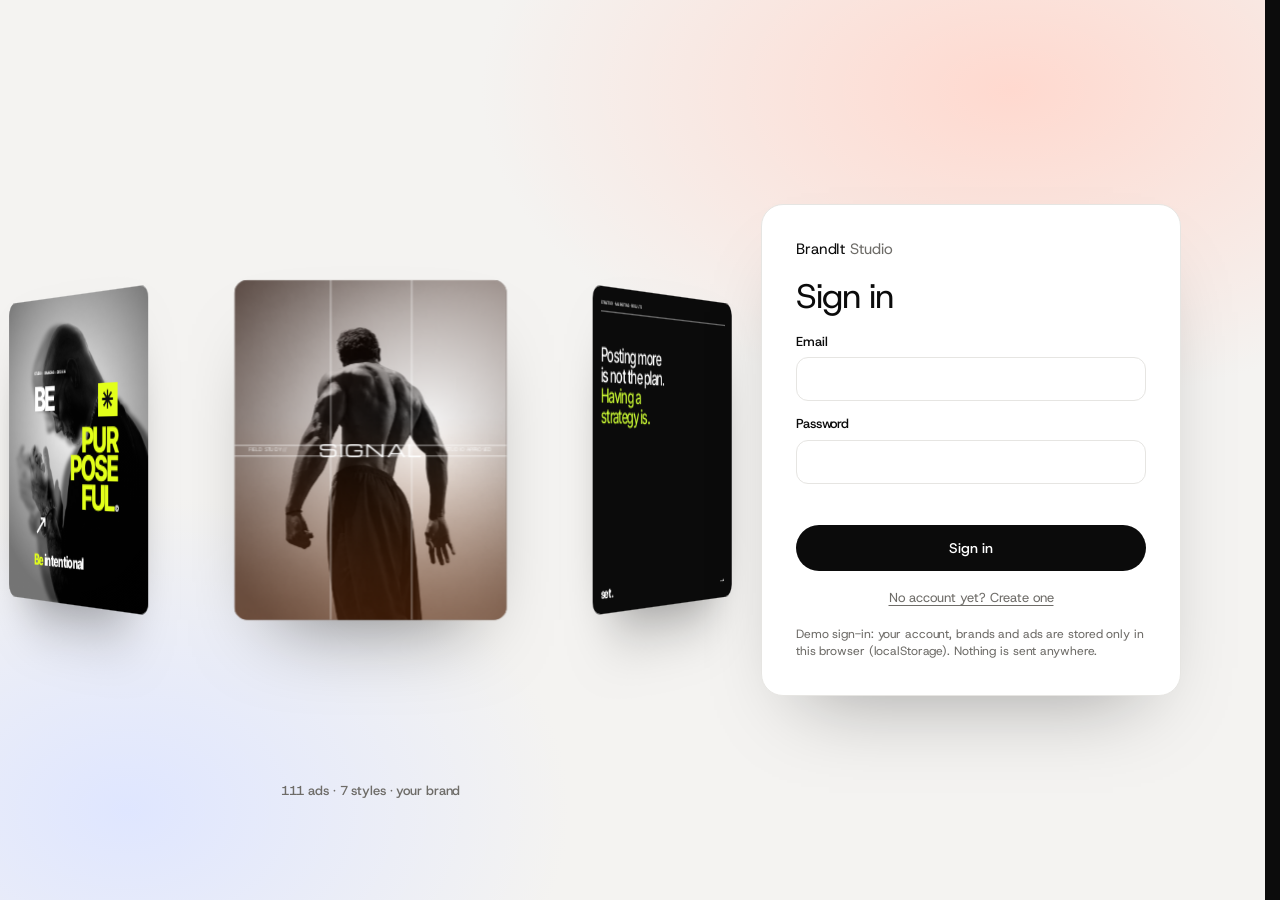
==== commit 25dc175d: "Twelve shape templates where the photo sits in a star, a flower, petals, an arch, two bands, half or" ====
--- a/studio/index.html
+++ b/studio/index.html
@@ -6,7 +6,7 @@
 <title>BrandIt Studio</title>
 <meta name="description" content="Make social posts and ads from the BrandIt library: pick a template, add your photo and logo, change colours and fonts, export PNG or SVG.">
 <link rel="icon" href="data:image/svg+xml,%3Csvg xmlns='http://www.w3.org/2000/svg' viewBox='0 0 32 32'%3E%3Ccircle cx='16' cy='16' r='14' fill='none' stroke='%23111' stroke-width='2.4'/%3E%3Ccircle cx='16' cy='16' r='4' fill='%23e8401c'/%3E%3C/svg%3E">
-<link rel="stylesheet" href="studio.css?v=36">
+<link rel="stylesheet" href="studio.css?v=37">
 <script>try{var t=localStorage.getItem("brandit.theme")||"system";t=t.replace(/"/g,"");document.documentElement.dataset.theme=t==="system"?(matchMedia("(prefers-color-scheme: dark)").matches?"dark":"light"):t;}catch(e){}</script>
 </head>
 <body>
@@ -144,7 +144,7 @@
           <div class="dd" data-dd="project"></div>
           <button type="button" class="btn btn--save" data-save-post>Save</button>
           <div class="xmenu"><button type="button" class="btn btn--line ic" data-xbtn aria-haspopup="menu" aria-expanded="false" aria-label="Export" title="Export"><svg viewBox="0 0 24 24" aria-hidden="true"><path d="M12 4v11M7 10l5 5 5-5M5 19h14"/></svg></button>
-            <div class="xlist" role="menu" data-xlist hidden><button type="button" role="menuitem" data-export="png">PNG<em data-xs="png"></em></button><button type="button" role="menuitem" data-export="png2">PNG 2×<em data-xs="png2"></em></button><button type="button" role="menuitem" data-export="svg">SVG<em>vector</em></button><hr><button type="button" role="menuitem" data-export="json">Copy settings</button></div></div>
+            <div class="xlist" role="menu" data-xlist hidden><button type="button" role="menuitem" data-export="png">PNG<em data-xs="png"></em></button><button type="button" role="menuitem" data-export="png2">PNG 2×<em data-xs="png2"></em></button><button type="button" role="menuitem" data-export="svg">SVG<em>vector</em></button><hr><button type="button" role="menuitem" data-publish>Publish to my profile</button><button type="button" role="menuitem" data-export="json">Copy settings</button></div></div>
           <p class="status" role="status" data-status></p>
         </div>
         <div class="rpane" data-rpane="variants">
@@ -178,6 +178,25 @@
         <ol class="grid posts" data-proj-grid></ol>
       </div>
     </div>
+  </section>
+
+  <!-- Profile -->
+  <section class="screen" id="profile" aria-labelledby="pf-name" hidden>
+    <div class="pf">
+      <div class="pf-cover" data-pf-cover><button type="button" class="btn pf-cover-btn" data-pf-cover-btn>Change cover</button></div>
+      <div class="pf-id">
+        <button type="button" class="pf-avatar" data-pf-avatar aria-label="Change profile photo"></button>
+        <h1 id="pf-name" class="pf-name" data-pf-name></h1>
+        <p class="pf-handle" data-pf-handle></p>
+        <p class="pf-bio" data-pf-bio></p>
+        <div class="pf-actions" data-pf-actions></div>
+        <dl class="pf-stats" data-pf-stats></dl>
+      </div>
+      <div class="pf-bar"><div class="chips" data-pf-tabs></div><div data-pf-tools></div></div>
+      <ol class="grid pf-grid" data-pf-grid></ol>
+      <p class="pf-empty" data-pf-empty hidden></p>
+    </div>
+    <input type="file" accept="image/*" data-pf-file hidden>
   </section>
 
   <!-- Guide -->
@@ -296,6 +315,7 @@
 
 <div class="loader" data-loader hidden aria-hidden="true"><div class="deck" data-deck></div><div class="bloom" role="presentation"><i style="--k:0"></i><i style="--k:1"></i><i style="--k:2"></i><i style="--k:3"></i><i style="--k:4"></i><i style="--k:5"></i></div><p><span>Loading your studio</span></p></div>
 <div class="confirm" data-confirm hidden role="alertdialog" aria-modal="true" aria-labelledby="cf-t"><div class="confirm-card"><p id="cf-t" class="h3" data-cf-title></p><p class="muted" data-cf-text></p><div class="row2"><button type="button" class="btn btn--danger" data-cf-yes>Yes, do it</button><button type="button" class="btn btn--line" data-cf-no>Cancel</button></div></div></div>
+<div class="confirm pf-pick" data-pf-pick hidden role="dialog" aria-modal="true" aria-labelledby="pp-t"><div class="confirm-card"><div class="pp-head"><p id="pp-t" class="h3">Publish a design</p><button type="button" class="x" data-pp-close aria-label="Close">×</button></div><p class="muted">Pick a post from your projects. It shows on your profile, where others can view it and use it.</p><ol class="pp-grid" data-pp-grid></ol></div></div>
 <div class="sheet-bg" data-sheet-bg hidden></div>
 <section class="sheet" data-settings hidden role="dialog" aria-modal="true" aria-labelledby="set-title">
   <div class="sheet-head"><h2 id="set-title" class="h2">Settings</h2><button type="button" class="x" data-close aria-label="Close settings">×</button></div>
@@ -316,6 +336,6 @@
 </nav>
 <style id="bi-css"></style>
 <style id="bi-user-fonts"></style>
-<script type="module" src="studio.js?v=36"></script>
+<script type="module" src="studio.js?v=37"></script>
 </body>
 </html>
--- a/studio/studio.css
+++ b/studio/studio.css
@@ -913,3 +913,46 @@
 .dg-handle .dg-c { fill: #fff; filter: drop-shadow(0 1px 2px rgba(0,0,0,.6)); }
 .dg-knob { pointer-events: auto; cursor: grab; } .dg-knob circle { fill: #3b82f6; stroke: #fff; stroke-width: 2; filter: drop-shadow(0 2px 4px rgba(0,0,0,.5)); } .dg-knob path { fill: none; stroke: #fff; stroke-width: 2; stroke-linecap: round; stroke-linejoin: round; }
 .dg-knob:active { cursor: grabbing; }
+/* profile */
+.pf { padding: 8px var(--m) 60px; }
+.pf-cover { position: relative; height: clamp(170px, 26vw, 320px); border-radius: 22px; background: center/cover no-repeat var(--soft); overflow: hidden; }
+:root .pf .pf-cover-btn { position: absolute; right: 16px; bottom: 16px; height: 36px; padding: 0 14px; background: rgba(0,0,0,.45); color: #fff; -webkit-backdrop-filter: blur(10px); backdrop-filter: blur(10px); font-size: 13px; transition: background .2s; }
+:root .pf .pf-cover-btn:hover { background: rgba(0,0,0,.7); }
+.pf-id { display: grid; justify-items: center; text-align: center; gap: 6px; margin-top: calc(clamp(96px, 11vw, 136px) / -2); position: relative; }
+.pf-avatar { position: relative; width: clamp(96px, 11vw, 136px); aspect-ratio: 1; padding: 0; border: 5px solid var(--bg); border-radius: 50%; overflow: hidden; background: var(--soft); cursor: pointer; }
+.pf-avatar:disabled { cursor: default; }
+.pf-avatar img, .pf-avatar .pf-ini { width: 100%; height: 100%; object-fit: cover; display: grid; place-items: center; }
+.pf-avatar span { position: absolute; inset: 0; display: grid; place-items: center; background: rgba(0,0,0,.5); color: #fff; font-size: 13px; font-weight: 500; opacity: 0; transition: opacity .2s; }
+.pf-avatar:hover span, .pf-avatar:focus-visible span { opacity: 1; }
+.pf-ini { font-style: normal; color: #fff; font-weight: 500; font-size: clamp(30px, 3.4vw, 44px); letter-spacing: -.02em; border-radius: 50%; }
+.pf-ini.sm, img.sm { width: 22px; height: 22px; font-size: 10px; border-radius: 50%; display: inline-grid; place-items: center; flex: none; object-fit: cover; }
+.pf-name { margin-top: 6px; font-size: clamp(26px, 3vw, 38px); font-weight: 500; letter-spacing: -.03em; line-height: 1.05; }
+.pf-handle { color: var(--muted); font-size: 14px; }
+.pf-bio { max-width: 46ch; min-height: 1.45em; padding: 2px 8px; border-radius: 8px; outline: 0; }
+.pf-bio[contenteditable="plaintext-only"] { cursor: text; } .pf-bio[contenteditable="plaintext-only"]:hover, .pf-bio[contenteditable="plaintext-only"]:focus { background: var(--soft); }
+.pf-bio.is-empty { color: var(--muted); }
+.pf-actions { display: flex; gap: 8px; margin-top: 8px; }
+.pf-stats { display: flex; justify-content: center; gap: clamp(22px, 4vw, 56px); margin: 18px 0 0; }
+.pf-stats div { display: grid; justify-items: center; } .pf-stats dd { margin: 0; font-size: 24px; font-weight: 500; letter-spacing: -.02em; font-variant-numeric: tabular-nums; } .pf-stats dt { color: var(--muted); font-size: 13px; }
+.pf-bar { display: flex; flex-wrap: wrap; align-items: center; justify-content: space-between; gap: 12px; margin: 36px 0 4px; }
+.pf-bar .chips { display: flex; flex-wrap: wrap; gap: 8px; }
+.grid.pf-grid { padding: 14px 0 0; list-style: none; align-items: start; }
+.pf-post .post-bar { display: flex; align-items: center; gap: 6px; }
+.pf-by { display: inline-flex; align-items: center; gap: 8px; min-width: 0; flex: 1; color: inherit; text-decoration: none; font-size: 13px; }
+.pf-by span { overflow: hidden; text-overflow: ellipsis; white-space: nowrap; } a.pf-by:hover span { text-decoration: underline; }
+.pf-ic { display: inline-flex; align-items: center; gap: 4px; height: 32px; min-width: 32px; padding: 0 8px; border: 0; border-radius: 99px; background: transparent; cursor: pointer; color: inherit; transition: background .2s, color .2s; }
+.pf-ic:hover { background: var(--soft); }
+.pf-ic svg { width: 17px; height: 17px; fill: none; stroke: currentColor; stroke-width: 1.8; stroke-linejoin: round; stroke-linecap: round; transition: fill .2s, transform .25s var(--ease); }
+.pf-ic em { font-style: normal; font-size: 12px; font-variant-numeric: tabular-nums; }
+.pf-ic[aria-pressed="true"] svg { fill: currentColor; } .pf-like[aria-pressed="true"] { color: #d9381e; } .pf-ic[aria-pressed="true"] svg { transform: scale(1.12); }
+.pf-empty { max-width: 46ch; margin: 30px auto; text-align: center; color: var(--muted); }
+.pf-pick .confirm-card { width: min(760px, 100%); max-height: min(80vh, 720px); overflow: auto; }
+.pp-head { display: flex; align-items: center; justify-content: space-between; }
+.pp-grid { display: grid; grid-template-columns: repeat(auto-fill, minmax(140px, 1fr)); gap: 12px; padding: 4px 0 0; list-style: none; margin: 0; }
+.pp-grid button { display: grid; gap: 6px; width: 100%; padding: 0; border: 0; background: none; cursor: pointer; text-align: left; font-size: 12px; color: var(--muted); }
+.pp-grid button .ad { border-radius: 10px; overflow: hidden; outline: 2px solid transparent; outline-offset: 2px; transition: outline-color .2s; }
+.pp-grid button:hover .ad, .pp-grid button:focus-visible .ad { outline-color: #d9381e; }
+.pp-none { color: var(--muted); }
+@media (max-width: 600px) { .pf-stats dd { font-size: 20px; } .pf-bar { margin-top: 26px; } }
+.post-bar .pf-ic { height: 32px; border: 0; background: transparent; font-size: 12px; } .post-bar .pf-ic:hover { background: var(--soft); } .pf-by span { color: var(--ink); }
+@media (max-width: 600px) { :root .pf .pf-cover-btn { top: 12px; right: 12px; bottom: auto; height: 32px; font-size: 12px; } }
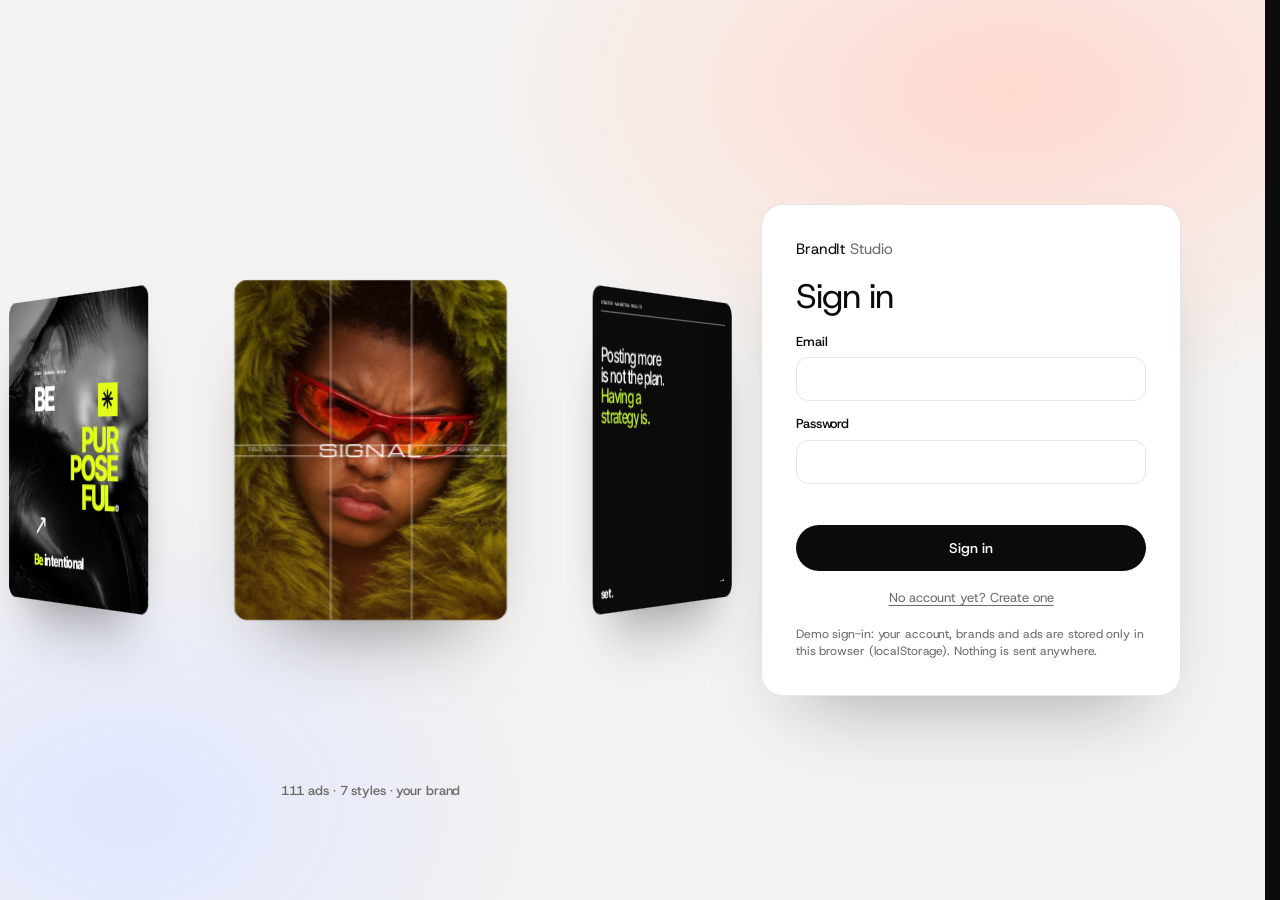
==== commit 9bc63d9d: "Editor: clicking the preview no longer picks anything; choose a text with Select, a photo in the Pho" ====
--- a/studio/index.html
+++ b/studio/index.html
@@ -6,7 +6,7 @@
 <title>BrandIt Studio</title>
 <meta name="description" content="Make social posts and ads from the BrandIt library: pick a template, add your photo and logo, change colours and fonts, export PNG or SVG.">
 <link rel="icon" href="data:image/svg+xml,%3Csvg xmlns='http://www.w3.org/2000/svg' viewBox='0 0 32 32'%3E%3Ccircle cx='16' cy='16' r='14' fill='none' stroke='%23111' stroke-width='2.4'/%3E%3Ccircle cx='16' cy='16' r='4' fill='%23e8401c'/%3E%3C/svg%3E">
-<link rel="stylesheet" href="studio.css?v=37">
+<link rel="stylesheet" href="studio.css?v=38">
 <script>try{var t=localStorage.getItem("brandit.theme")||"system";t=t.replace(/"/g,"");document.documentElement.dataset.theme=t==="system"?(matchMedia("(prefers-color-scheme: dark)").matches?"dark":"light"):t;}catch(e){}</script>
 </head>
 <body>
@@ -84,6 +84,7 @@
         </div>
 
         <div class="pane" data-pane="photo" role="tabpanel" hidden>
+          <div class="psel-row" data-psel></div>
           <div class="slots" data-slots></div>
           <div class="row2" data-one-photo>
             <label class="btn file-btn">Upload photo<input type="file" accept="image/*" data-ed-image hidden></label>
@@ -336,6 +337,6 @@
 </nav>
 <style id="bi-css"></style>
 <style id="bi-user-fonts"></style>
-<script type="module" src="studio.js?v=37"></script>
+<script type="module" src="studio.js?v=38"></script>
 </body>
 </html>
--- a/studio/studio.css
+++ b/studio/studio.css
@@ -956,3 +956,7 @@
 @media (max-width: 600px) { .pf-stats dd { font-size: 20px; } .pf-bar { margin-top: 26px; } }
 .post-bar .pf-ic { height: 32px; border: 0; background: transparent; font-size: 12px; } .post-bar .pf-ic:hover { background: var(--soft); } .pf-by span { color: var(--ink); }
 @media (max-width: 600px) { :root .pf .pf-cover-btn { top: 12px; right: 12px; bottom: auto; height: 32px; font-size: 12px; } }
+/* photo select */
+.psel-row { display: flex; flex-wrap: wrap; gap: 8px; margin-bottom: 14px; } .psel-row:empty { display: none; }
+.chip.psel { display: inline-flex; align-items: center; gap: 8px; padding-left: 5px; } .chip.psel img { width: 24px; height: 24px; border-radius: 50%; object-fit: cover; }
+.ftools .sel[aria-pressed="true"] { background: var(--ink); color: var(--on-ink); border-color: var(--ink); }
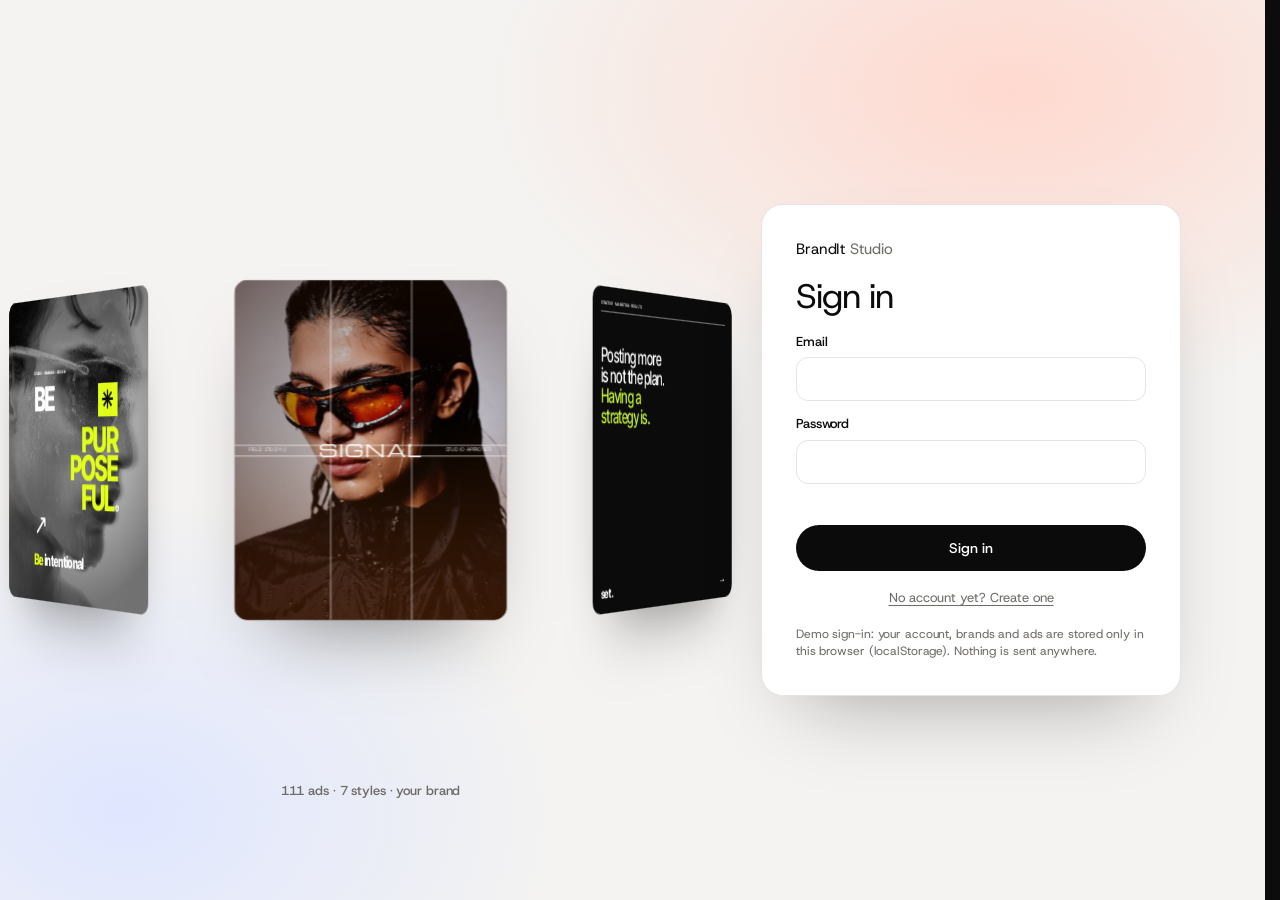
==== commit 2b88cfb3: "Swiss sheets: 32 new templates with thin rules, big grotesk words, grain, grid paper, scan lines, ha" ====
--- a/studio/index.html
+++ b/studio/index.html
@@ -6,7 +6,7 @@
 <title>BrandIt Studio</title>
 <meta name="description" content="Make social posts and ads from the BrandIt library: pick a template, add your photo and logo, change colours and fonts, export PNG or SVG.">
 <link rel="icon" href="data:image/svg+xml,%3Csvg xmlns='http://www.w3.org/2000/svg' viewBox='0 0 32 32'%3E%3Ccircle cx='16' cy='16' r='14' fill='none' stroke='%23111' stroke-width='2.4'/%3E%3Ccircle cx='16' cy='16' r='4' fill='%23e8401c'/%3E%3C/svg%3E">
-<link rel="stylesheet" href="studio.css?v=38">
+<link rel="stylesheet" href="studio.css?v=39">
 <script>try{var t=localStorage.getItem("brandit.theme")||"system";t=t.replace(/"/g,"");document.documentElement.dataset.theme=t==="system"?(matchMedia("(prefers-color-scheme: dark)").matches?"dark":"light"):t;}catch(e){}</script>
 </head>
 <body>
@@ -337,6 +337,6 @@
 </nav>
 <style id="bi-css"></style>
 <style id="bi-user-fonts"></style>
-<script type="module" src="studio.js?v=38"></script>
+<script type="module" src="studio.js?v=39"></script>
 </body>
 </html>
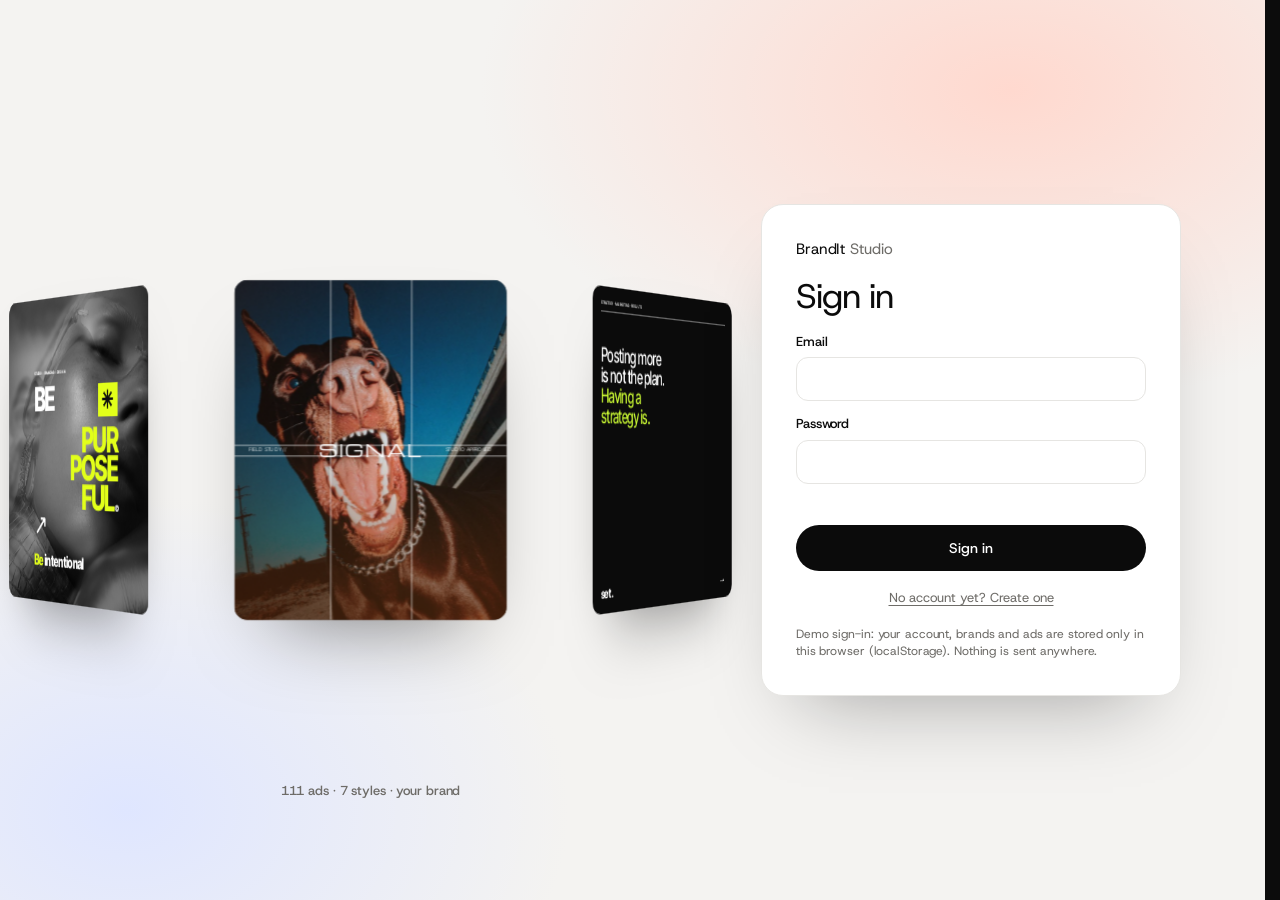
==== commit e536f338: "Editor: photo look in the Photo tab with black and white and real saturation on grey templates, stea" ====
--- a/studio/index.html
+++ b/studio/index.html
@@ -6,7 +6,7 @@
 <title>BrandIt Studio</title>
 <meta name="description" content="Make social posts and ads from the BrandIt library: pick a template, add your photo and logo, change colours and fonts, export PNG or SVG.">
 <link rel="icon" href="data:image/svg+xml,%3Csvg xmlns='http://www.w3.org/2000/svg' viewBox='0 0 32 32'%3E%3Ccircle cx='16' cy='16' r='14' fill='none' stroke='%23111' stroke-width='2.4'/%3E%3Ccircle cx='16' cy='16' r='4' fill='%23e8401c'/%3E%3C/svg%3E">
-<link rel="stylesheet" href="studio.css?v=39">
+<link rel="stylesheet" href="studio.css?v=41">
 <script>try{var t=localStorage.getItem("brandit.theme")||"system";t=t.replace(/"/g,"");document.documentElement.dataset.theme=t==="system"?(matchMedia("(prefers-color-scheme: dark)").matches?"dark":"light"):t;}catch(e){}</script>
 </head>
 <body>
@@ -69,10 +69,10 @@
           <div class="reveal" data-onefont-wrap><div><div class="dd full" data-dd="onefont" data-label="Font"></div></div></div>
           <div data-fields class="fields"></div>
           <div class="row2"><button type="button" class="btn btn--line" data-reset="text">Back to example</button><button type="button" class="btn btn--line" data-reset="nudge">Reset positions</button></div>
-          <div class="group mover">
-            <div><p class="g-title">Move the selected text</p><p class="hint" data-picked>Click a text in the preview to select it.</p>
-              <label class="check small"><input type="checkbox" data-snap checked> Snap to grid and centre, keep inside the edges</label>
-              </div>
+          <div class="mover">
+            <p class="flabel">Move the selected text</p>
+            <label class="check small"><input type="checkbox" data-snap checked> Snap to grid and centre, keep inside the edges</label>
+            <p class="hint" data-picked hidden></p>
             <div class="pad" data-nudge aria-label="Move text">
               <button type="button" class="u" data-move="0,-1" aria-label="Move up"><svg viewBox="0 0 24 24"><path d="M6 15l6-6 6 6"/></svg></button>
               <button type="button" class="l" data-move="-1,0" aria-label="Move left"><svg viewBox="0 0 24 24"><path d="M15 6l-6 6 6 6"/></svg></button>
@@ -98,6 +98,7 @@
             <label class="range"><span>Overlay</span><input type="range" min="0" max="1" step=".01" data-st="ov"></label>
             <label class="range"><span>Logo size</span><input type="range" min=".4" max="3" step=".05" data-st="ls"></label>
           </div>
+          <div class="group photofx" data-photo-fx></div>
           <button type="button" class="btn btn--line" data-reset="photo">Reset photo</button>
         </div>
 
@@ -317,6 +318,7 @@
 <div class="loader" data-loader hidden aria-hidden="true"><div class="deck" data-deck></div><div class="bloom" role="presentation"><i style="--k:0"></i><i style="--k:1"></i><i style="--k:2"></i><i style="--k:3"></i><i style="--k:4"></i><i style="--k:5"></i></div><p><span>Loading your studio</span></p></div>
 <div class="confirm" data-confirm hidden role="alertdialog" aria-modal="true" aria-labelledby="cf-t"><div class="confirm-card"><p id="cf-t" class="h3" data-cf-title></p><p class="muted" data-cf-text></p><div class="row2"><button type="button" class="btn btn--danger" data-cf-yes>Yes, do it</button><button type="button" class="btn btn--line" data-cf-no>Cancel</button></div></div></div>
 <div class="confirm pf-pick" data-pf-pick hidden role="dialog" aria-modal="true" aria-labelledby="pp-t"><div class="confirm-card"><div class="pp-head"><p id="pp-t" class="h3">Publish a design</p><button type="button" class="x" data-pp-close aria-label="Close">×</button></div><p class="muted">Pick a post from your projects. It shows on your profile, where others can view it and use it.</p><ol class="pp-grid" data-pp-grid></ol></div></div>
+<div class="confirm pf-modal" data-pf-modal hidden role="dialog" aria-modal="true" aria-labelledby="pm-t"><div class="confirm-card"><div class="pp-head"><p id="pm-t" class="h3" data-pm-title></p><button type="button" class="x" data-pm-close aria-label="Close">×</button></div><div class="pm-body" data-pm-body></div></div></div>
 <div class="sheet-bg" data-sheet-bg hidden></div>
 <section class="sheet" data-settings hidden role="dialog" aria-modal="true" aria-labelledby="set-title">
   <div class="sheet-head"><h2 id="set-title" class="h2">Settings</h2><button type="button" class="x" data-close aria-label="Close settings">×</button></div>
@@ -337,6 +339,6 @@
 </nav>
 <style id="bi-css"></style>
 <style id="bi-user-fonts"></style>
-<script type="module" src="studio.js?v=39"></script>
+<script type="module" src="studio.js?v=41"></script>
 </body>
 </html>
--- a/studio/studio.css
+++ b/studio/studio.css
@@ -845,12 +845,12 @@
 .lb:disabled { opacity: .2; pointer-events: none; }
 .layer-props { display: grid; gap: 14px; }
 .layer-props .label { margin: 0; }
-.layer-props .range { grid-template-columns: 84px 1fr 30px; }
-.layer-props .range em { font-style: normal; font-size: 12px; color: var(--muted); text-align: right; font-variant-numeric: tabular-nums; }
+.layer-props .range, .photofx .range { grid-template-columns: 84px 1fr 30px; }
+.layer-props .range em, .photofx .range em { font-style: normal; font-size: 12px; color: var(--muted); text-align: right; font-variant-numeric: tabular-nums; }
 .lb-del { gap: 6px; justify-content: center; }
 .pane[data-pane="photo"] .row2[data-one-photo] { grid-template-columns: 1fr 1fr; } .pane[data-pane="photo"] .row2[data-one-photo] > :last-child { grid-column: 1 / -1; }
 /* projects: the empty place is only an outline */
-.post.is-placeholder { background: transparent !important; box-shadow: none !important; border-radius: 12px; outline: 1.5px dashed color-mix(in srgb, var(--ink) 45%, transparent); outline-offset: -1px; transition: outline-color .2s; }
+.post.is-placeholder { background: transparent !important; box-shadow: none !important; border-radius: 12px; outline: none; }
 /* seven editor tabs on one row */
 .tabs { display: flex; gap: 2px; }
 .tabs button { flex: 1 1 auto; min-width: 0; padding: 0 5px; font-size: 12px; white-space: nowrap; overflow: visible; }
@@ -882,7 +882,7 @@
 [data-ed-pals].open .sw-more { order: 999; }
 /* the side columns scroll on their own */
 @media (min-width: 1101px) {
-  .panel, .variants { position: sticky; top: 16px; max-height: calc(100vh - 32px); overflow-y: auto; overscroll-behavior: contain; scrollbar-width: thin; padding-right: 6px; padding-bottom: 90px; }
+  .panel, .variants { position: sticky; top: 16px; max-height: calc(100vh - 32px); overflow-y: auto; overscroll-behavior: contain; padding-right: 6px; padding-bottom: 90px; }
 }
 .sw-more::after { display: none; }
 /* 3D lean on hover: a plain transform on the card frame (no preserve-3d), so blurs and glass inside render the same */
@@ -960,3 +960,63 @@
 .psel-row { display: flex; flex-wrap: wrap; gap: 8px; margin-bottom: 14px; } .psel-row:empty { display: none; }
 .chip.psel { display: inline-flex; align-items: center; gap: 8px; padding-left: 5px; } .chip.psel img { width: 24px; height: 24px; border-radius: 50%; object-fit: cover; }
 .ftools .sel[aria-pressed="true"] { background: var(--ink); color: var(--on-ink); border-color: var(--ink); }
+/* mover: a plain header, the switch under it and the round pad, no card */
+.mover { display: grid; grid-template-columns: minmax(0, 1fr) !important; justify-items: start; gap: 12px; padding: 4px 0 0; background: none; }
+.flabel { font-size: 13px; font-weight: 500; margin: 0; }
+.mover .pad { margin-top: 4px; }
+.photofx .check { margin-bottom: 2px; }
+/* the left panel keeps the same width whichever tab is open */
+@media (min-width: 1101px) { .panel, .variants { scrollbar-gutter: stable; } }
+/* thin scrollbars inside the page (menus, lists, panels); the page's own scrollbar stays as it is */
+body *::-webkit-scrollbar { width: 6px; height: 6px; background: transparent; }
+body *::-webkit-scrollbar-track { background: transparent; }
+body *::-webkit-scrollbar-thumb { background: color-mix(in srgb, var(--ink) 22%, transparent); border-radius: 99px; border: 1px solid transparent; background-clip: padding-box; }
+body *::-webkit-scrollbar-thumb:hover { background-color: color-mix(in srgb, var(--ink) 40%, transparent); }
+body *::-webkit-scrollbar-button { display: none; width: 0; height: 0; }
+body *::-webkit-scrollbar-corner { background: transparent; }
+@supports not selector(::-webkit-scrollbar) { body * { scrollbar-width: thin; scrollbar-color: color-mix(in srgb, var(--ink) 25%, transparent) transparent; } }
+/* the dashed spot where a dragged post lands fades in and out */
+.posts .post { position: relative; }
+.posts .post::after { content: ""; position: absolute; inset: 0; border-radius: 12px; border: 1.5px dashed color-mix(in srgb, var(--ink) 45%, transparent); opacity: 0; transform: scale(.97); transition: opacity .24s ease, transform .24s cubic-bezier(.2,.8,.2,1); pointer-events: none; z-index: 3; }
+.posts .post.is-placeholder::after { opacity: 1; transform: none; }
+/* profile v2 */
+.pf-id { pointer-events: none; } .pf-id > * { pointer-events: auto; }
+.pf-avatar .pf-av-btn { inset: auto; left: 50%; top: 50%; translate: -50% -50%; width: max-content; padding: 7px 12px; border-radius: 99px; background: rgba(0,0,0,.72); color: #fff; font-size: 12px; font-weight: 500; opacity: 0; transition: opacity .2s, scale .2s; scale: .9; }
+.pf-avatar:hover .pf-av-btn, .pf-avatar:focus-visible .pf-av-btn { opacity: 1; scale: 1; }
+.pf-stats { gap: clamp(8px, 2vw, 24px); }
+.pf-stat { display: grid; justify-items: center; padding: 8px 14px; border: 0; border-radius: 14px; background: none; color: inherit; cursor: pointer; transition: background .2s; font: inherit; }
+.pf-stat:hover { background: var(--soft); }
+.pf-stat dd { margin: 0; font-size: 24px; font-weight: 500; letter-spacing: -.02em; font-variant-numeric: tabular-nums; } .pf-stat dt { color: var(--muted); font-size: 13px; }
+/* masonry: columns fill top to bottom, no holes */
+.grid.pf-grid { display: block; columns: 5 220px; column-gap: 18px; padding: 16px 0 0; transition: opacity .16s ease, transform .16s ease; }
+.grid.pf-grid.pf-out { opacity: 0; transform: translateY(6px); }
+.pf-post { display: block; break-inside: avoid; margin: 0 0 22px; list-style: none; }
+.pf-post .ad { border-radius: 10px; overflow: hidden; }
+.pf-grid.pf-anim .pf-post { animation: pfIn .55s cubic-bezier(.2,.8,.2,1) both; animation-delay: calc(var(--i) * 45ms); }
+@keyframes pfIn { from { opacity: 0; transform: translateY(18px) scale(.985); } to { opacity: 1; transform: none; } }
+.pf-post .post-bar { display: flex; align-items: center; gap: 4px; padding-top: 10px; }
+.post-bar .pf-ic, .post-bar .pf-ic:hover { background: transparent; box-shadow: none; border: 0; }
+.pf-ic { cursor: pointer; color: var(--muted); padding: 0 6px; }
+.pf-ic svg { transition: fill .28s ease, stroke .28s ease, color .2s; fill: transparent; }
+.pf-like:hover, .pf-like:focus-visible { color: var(--ink); }
+.pf-like[aria-pressed="true"] { color: #ff6a1a; } .pf-like[aria-pressed="true"] svg { fill: #ff6a1a; transform: none; }
+.pf-like em { transition: color .2s; }
+.pf-ic[data-pf-save] { color: var(--ink); } .pf-ic[data-pf-save][aria-pressed="true"] svg { fill: var(--ink); transform: none; }
+.pf-ic[data-pf-share], .pf-ic[data-pf-unpub] { color: var(--ink); }
+.like-star { position: fixed; z-index: 9999; width: 7px; height: 7px; background: #ff6a1a; pointer-events: none; clip-path: polygon(50% 0, 62% 38%, 100% 50%, 62% 62%, 50% 100%, 38% 62%, 0 50%, 38% 38%); }
+/* list window */
+.pf-modal .confirm-card { width: min(560px, 100%); max-height: min(78vh, 700px); display: grid; grid-template-rows: auto minmax(0, 1fr); gap: 14px; }
+.pm-body { overflow: auto; margin-right: -8px; padding-right: 8px; }
+.pm-list { list-style: none; margin: 0; padding: 0; display: grid; gap: 4px; }
+.pm-row { display: grid; grid-template-columns: auto minmax(0, 1fr) auto; align-items: center; gap: 12px; padding: 8px 6px; border-radius: 12px; transition: background .2s; }
+.pm-row:hover { background: var(--soft); }
+.pf-ini.md, img.md { width: 40px; height: 40px; font-size: 14px; border-radius: 50%; display: grid; place-items: center; object-fit: cover; }
+.pm-n { display: grid; min-width: 0; } .pm-n b { font-weight: 500; font-size: 14px; } .pm-n b a { color: inherit; text-decoration: none; } .pm-n b a:hover { text-decoration: underline; } .pm-n em { font-style: normal; font-size: 12px; color: var(--muted); }
+.pm-follow { height: 32px; padding: 0 14px; font-size: 13px; }
+.pm-more { color: var(--muted); font-size: 13px; text-align: center; margin: 14px 0 4px; }
+.pm-grid { list-style: none; margin: 0; padding: 0; display: grid; grid-template-columns: repeat(auto-fill, minmax(140px, 1fr)); gap: 14px; }
+.pm-grid button { display: grid; gap: 6px; width: 100%; padding: 0; border: 0; background: none; color: var(--muted); font-size: 12px; text-align: left; cursor: pointer; }
+.pm-grid button:disabled { cursor: default; }
+.pm-grid .ad { border-radius: 10px; overflow: hidden; outline: 2px solid transparent; outline-offset: 2px; transition: outline-color .2s; }
+.pm-grid button:not(:disabled):hover .ad { outline-color: #d9381e; }
+.pm-empty { aspect-ratio: 4/5; background: var(--soft); }
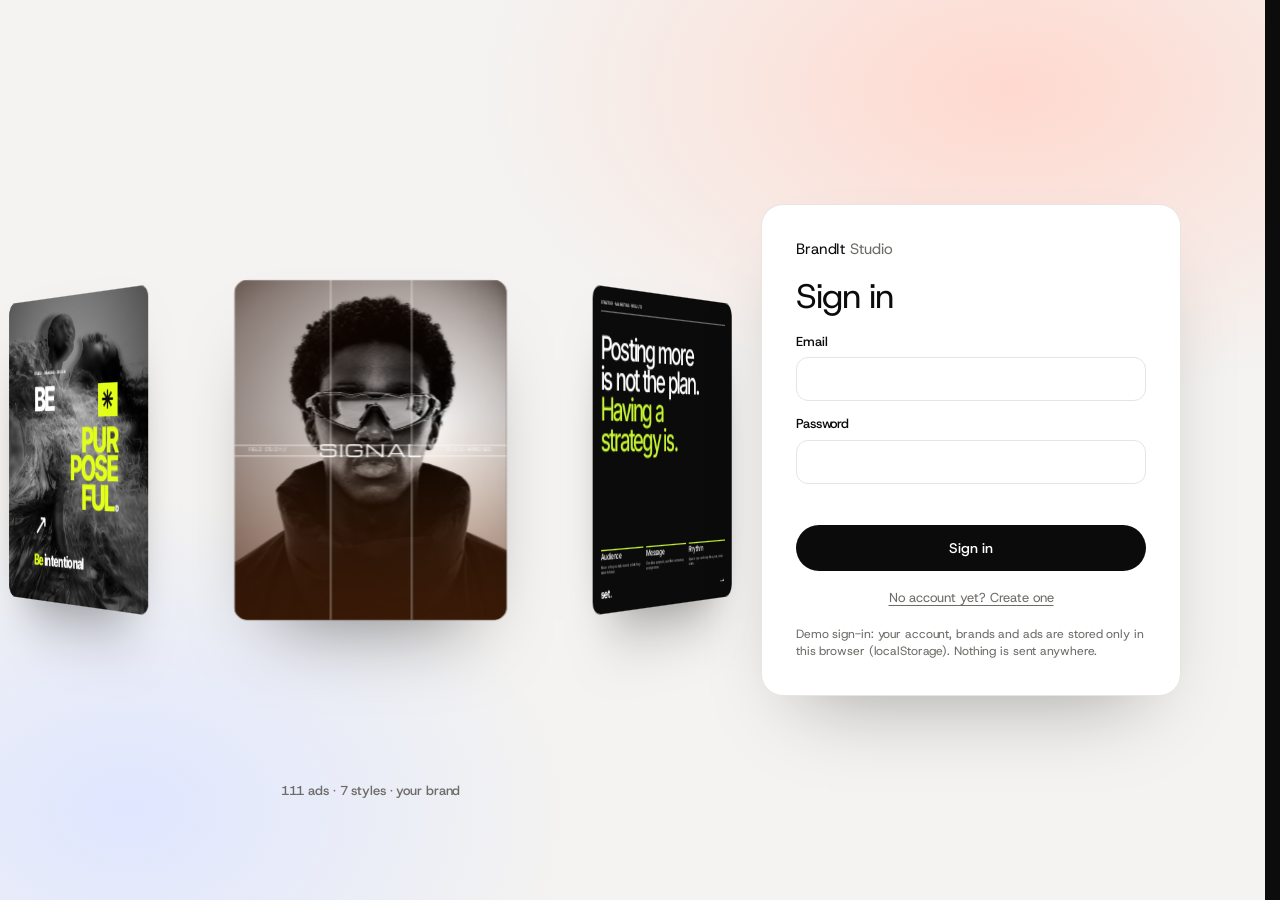
==== commit 0f5c4e50: "Big type: 55 new templates (stats, cities, events, calls, big numbers, teams, specs, launches, carou" ====
--- a/studio/index.html
+++ b/studio/index.html
@@ -6,7 +6,7 @@
 <title>BrandIt Studio</title>
 <meta name="description" content="Make social posts and ads from the BrandIt library: pick a template, add your photo and logo, change colours and fonts, export PNG or SVG.">
 <link rel="icon" href="data:image/svg+xml,%3Csvg xmlns='http://www.w3.org/2000/svg' viewBox='0 0 32 32'%3E%3Ccircle cx='16' cy='16' r='14' fill='none' stroke='%23111' stroke-width='2.4'/%3E%3Ccircle cx='16' cy='16' r='4' fill='%23e8401c'/%3E%3C/svg%3E">
-<link rel="stylesheet" href="studio.css?v=41">
+<link rel="stylesheet" href="studio.css?v=42">
 <script>try{var t=localStorage.getItem("brandit.theme")||"system";t=t.replace(/"/g,"");document.documentElement.dataset.theme=t==="system"?(matchMedia("(prefers-color-scheme: dark)").matches?"dark":"light"):t;}catch(e){}</script>
 </head>
 <body>
@@ -339,6 +339,6 @@
 </nav>
 <style id="bi-css"></style>
 <style id="bi-user-fonts"></style>
-<script type="module" src="studio.js?v=41"></script>
+<script type="module" src="studio.js?v=42"></script>
 </body>
 </html>
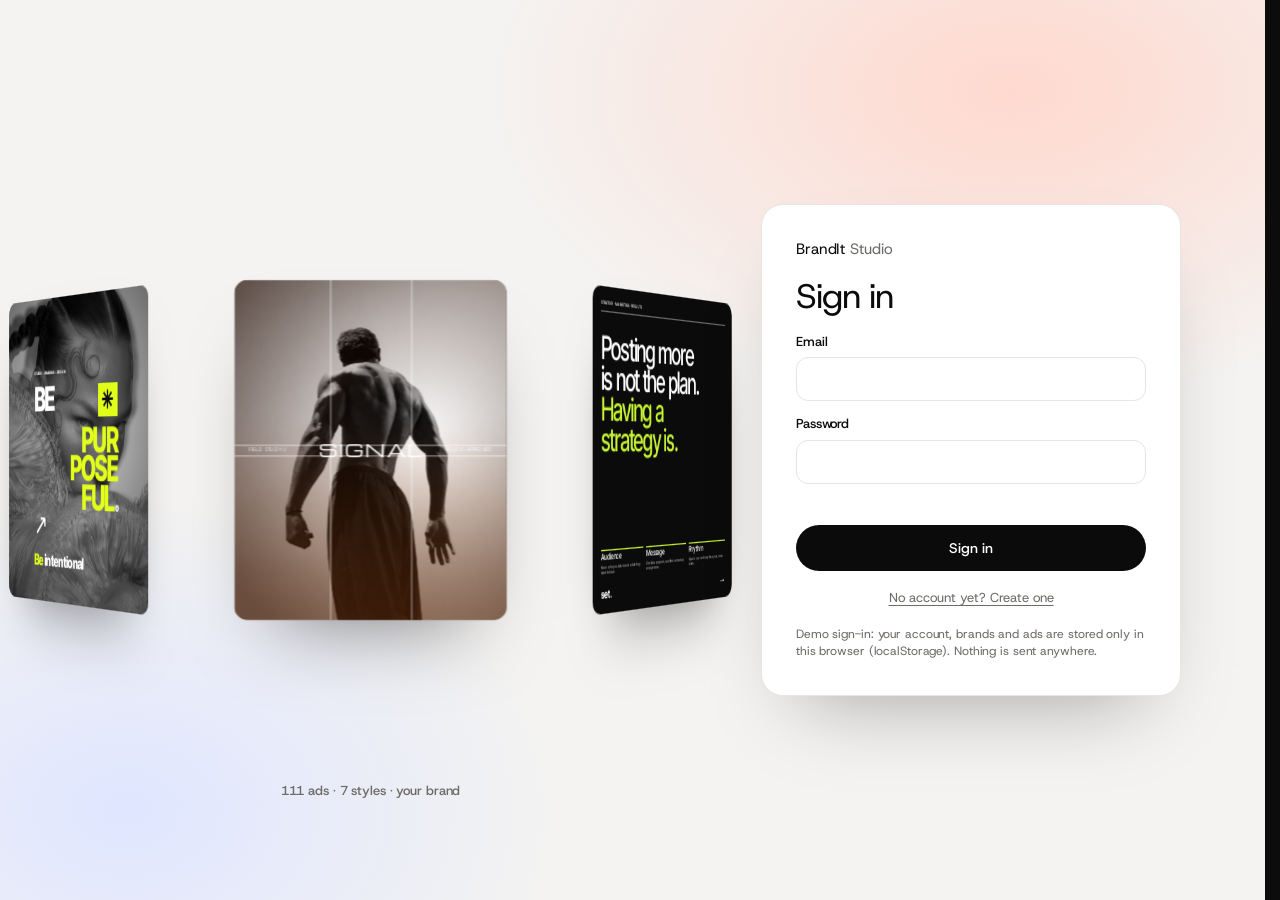
==== commit dafd5ccc: "Loader: the card under the pointer slides up out of the row like from a pack, the others blur and di" ====
--- a/studio/index.html
+++ b/studio/index.html
@@ -6,7 +6,7 @@
 <title>BrandIt Studio</title>
 <meta name="description" content="Make social posts and ads from the BrandIt library: pick a template, add your photo and logo, change colours and fonts, export PNG or SVG.">
 <link rel="icon" href="data:image/svg+xml,%3Csvg xmlns='http://www.w3.org/2000/svg' viewBox='0 0 32 32'%3E%3Ccircle cx='16' cy='16' r='14' fill='none' stroke='%23111' stroke-width='2.4'/%3E%3Ccircle cx='16' cy='16' r='4' fill='%23e8401c'/%3E%3C/svg%3E">
-<link rel="stylesheet" href="studio.css?v=42">
+<link rel="stylesheet" href="studio.css?v=43">
 <script>try{var t=localStorage.getItem("brandit.theme")||"system";t=t.replace(/"/g,"");document.documentElement.dataset.theme=t==="system"?(matchMedia("(prefers-color-scheme: dark)").matches?"dark":"light"):t;}catch(e){}</script>
 </head>
 <body>
@@ -339,6 +339,6 @@
 </nav>
 <style id="bi-css"></style>
 <style id="bi-user-fonts"></style>
-<script type="module" src="studio.js?v=42"></script>
+<script type="module" src="studio.js?v=43"></script>
 </body>
 </html>
--- a/studio/studio.css
+++ b/studio/studio.css
@@ -1020,3 +1020,10 @@
 .pm-grid .ad { border-radius: 10px; overflow: hidden; outline: 2px solid transparent; outline-offset: 2px; transition: outline-color .2s; }
 .pm-grid button:not(:disabled):hover .ad { outline-color: #d9381e; }
 .pm-empty { aspect-ratio: 4/5; background: var(--soft); }
+/* loader: the card under the pointer slides up out of the row, the others soften and blur */
+.deck-in { transform: translate3d(0, 0, 0); transition: transform .55s cubic-bezier(.22,1,.36,1), filter .45s ease, opacity .45s ease, box-shadow .55s cubic-bezier(.22,1,.36,1); backface-visibility: hidden; }
+.deck-card:hover .deck-in { transform: translate3d(0, -24%, 0) scale(1.03); transition-duration: .6s, .45s, .45s, .6s; box-shadow: 0 50px 70px -34px rgba(0,0,0,.75), 0 0 0 1px rgba(255,255,255,.06); }
+.deck:hover .deck-in { will-change: transform, filter; }
+.deck:has(.deck-card:hover) .deck-card:not(:hover) .deck-in { filter: blur(5px) brightness(.72) saturate(.85); transform: translate3d(0, 3%, 0) scale(.97); }
+@media (hover: none) { .deck-card:hover .deck-in, .deck:has(.deck-card:hover) .deck-card:not(:hover) .deck-in { transform: none; filter: none; } }
+@media (prefers-reduced-motion: reduce) { .deck-in { transition: none; } }
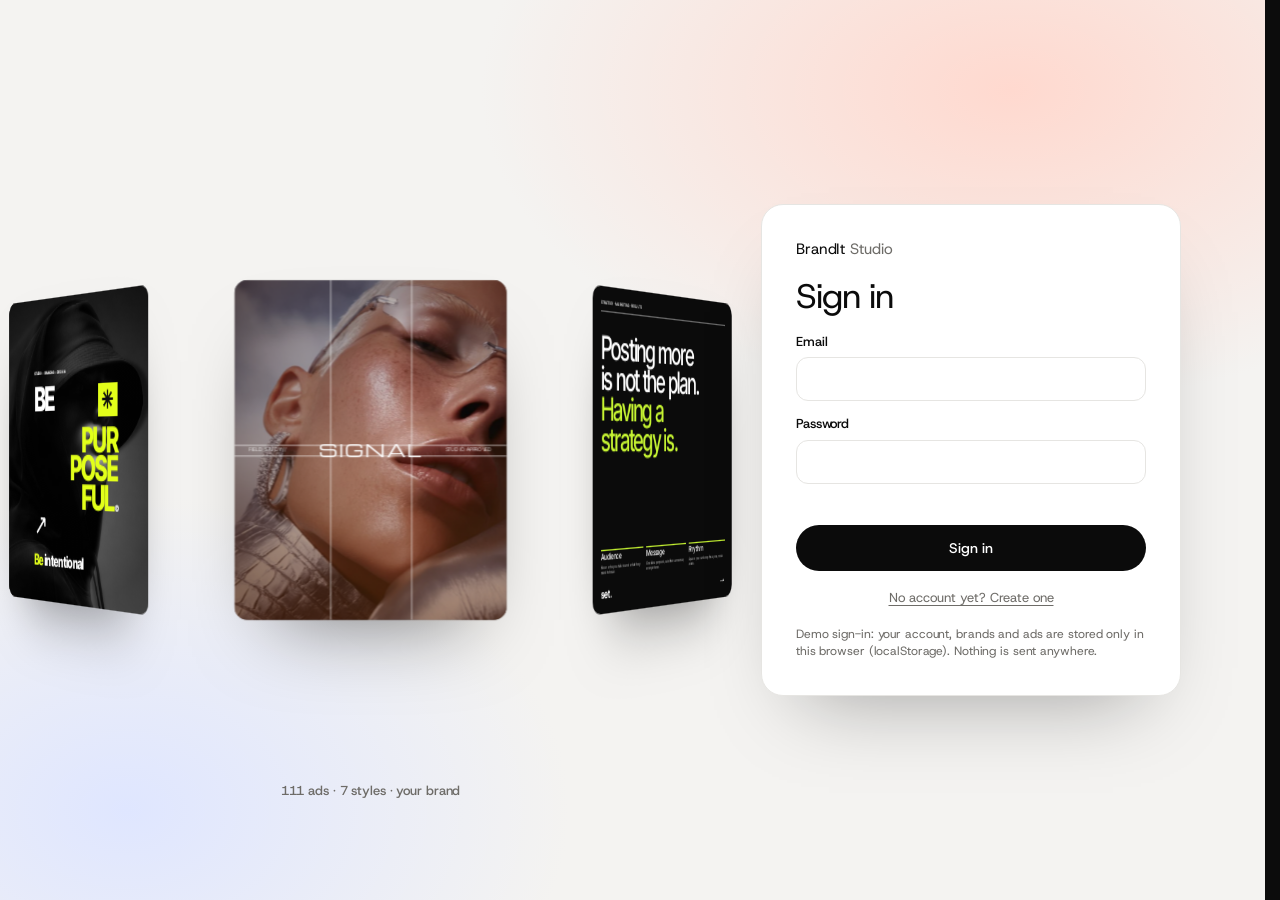
==== commit c90cd92d: "Loader: cards settle back in about a quarter of a second and stay on their own layers, so leaving a " ====
--- a/studio/index.html
+++ b/studio/index.html
@@ -6,7 +6,7 @@
 <title>BrandIt Studio</title>
 <meta name="description" content="Make social posts and ads from the BrandIt library: pick a template, add your photo and logo, change colours and fonts, export PNG or SVG.">
 <link rel="icon" href="data:image/svg+xml,%3Csvg xmlns='http://www.w3.org/2000/svg' viewBox='0 0 32 32'%3E%3Ccircle cx='16' cy='16' r='14' fill='none' stroke='%23111' stroke-width='2.4'/%3E%3Ccircle cx='16' cy='16' r='4' fill='%23e8401c'/%3E%3C/svg%3E">
-<link rel="stylesheet" href="studio.css?v=43">
+<link rel="stylesheet" href="studio.css?v=44">
 <script>try{var t=localStorage.getItem("brandit.theme")||"system";t=t.replace(/"/g,"");document.documentElement.dataset.theme=t==="system"?(matchMedia("(prefers-color-scheme: dark)").matches?"dark":"light"):t;}catch(e){}</script>
 </head>
 <body>
@@ -339,6 +339,6 @@
 </nav>
 <style id="bi-css"></style>
 <style id="bi-user-fonts"></style>
-<script type="module" src="studio.js?v=43"></script>
+<script type="module" src="studio.js?v=44"></script>
 </body>
 </html>
--- a/studio/studio.css
+++ b/studio/studio.css
@@ -1021,9 +1021,8 @@
 .pm-grid button:not(:disabled):hover .ad { outline-color: #d9381e; }
 .pm-empty { aspect-ratio: 4/5; background: var(--soft); }
 /* loader: the card under the pointer slides up out of the row, the others soften and blur */
-.deck-in { transform: translate3d(0, 0, 0); transition: transform .55s cubic-bezier(.22,1,.36,1), filter .45s ease, opacity .45s ease, box-shadow .55s cubic-bezier(.22,1,.36,1); backface-visibility: hidden; }
-.deck-card:hover .deck-in { transform: translate3d(0, -24%, 0) scale(1.03); transition-duration: .6s, .45s, .45s, .6s; box-shadow: 0 50px 70px -34px rgba(0,0,0,.75), 0 0 0 1px rgba(255,255,255,.06); }
-.deck:hover .deck-in { will-change: transform, filter; }
-.deck:has(.deck-card:hover) .deck-card:not(:hover) .deck-in { filter: blur(5px) brightness(.72) saturate(.85); transform: translate3d(0, 3%, 0) scale(.97); }
+.deck-in { transform: translate3d(0, 0, 0); transition: transform .26s cubic-bezier(.3,.7,.2,1), filter .18s ease-out, box-shadow .26s ease-out; backface-visibility: hidden; will-change: transform, filter; }
+.deck-card:hover .deck-in { transform: translate3d(0, -24%, 0) scale(1.03); transition-duration: .45s, .3s, .45s; box-shadow: 0 50px 70px -34px rgba(0,0,0,.75), 0 0 0 1px rgba(255,255,255,.06); }
+.deck:has(.deck-card:hover) .deck-card:not(:hover) .deck-in { filter: blur(4px) brightness(.72) saturate(.85); transition-duration: .3s, .3s, .3s; transform: translate3d(0, 3%, 0) scale(.97); }
 @media (hover: none) { .deck-card:hover .deck-in, .deck:has(.deck-card:hover) .deck-card:not(:hover) .deck-in { transform: none; filter: none; } }
 @media (prefers-reduced-motion: reduce) { .deck-in { transition: none; } }
